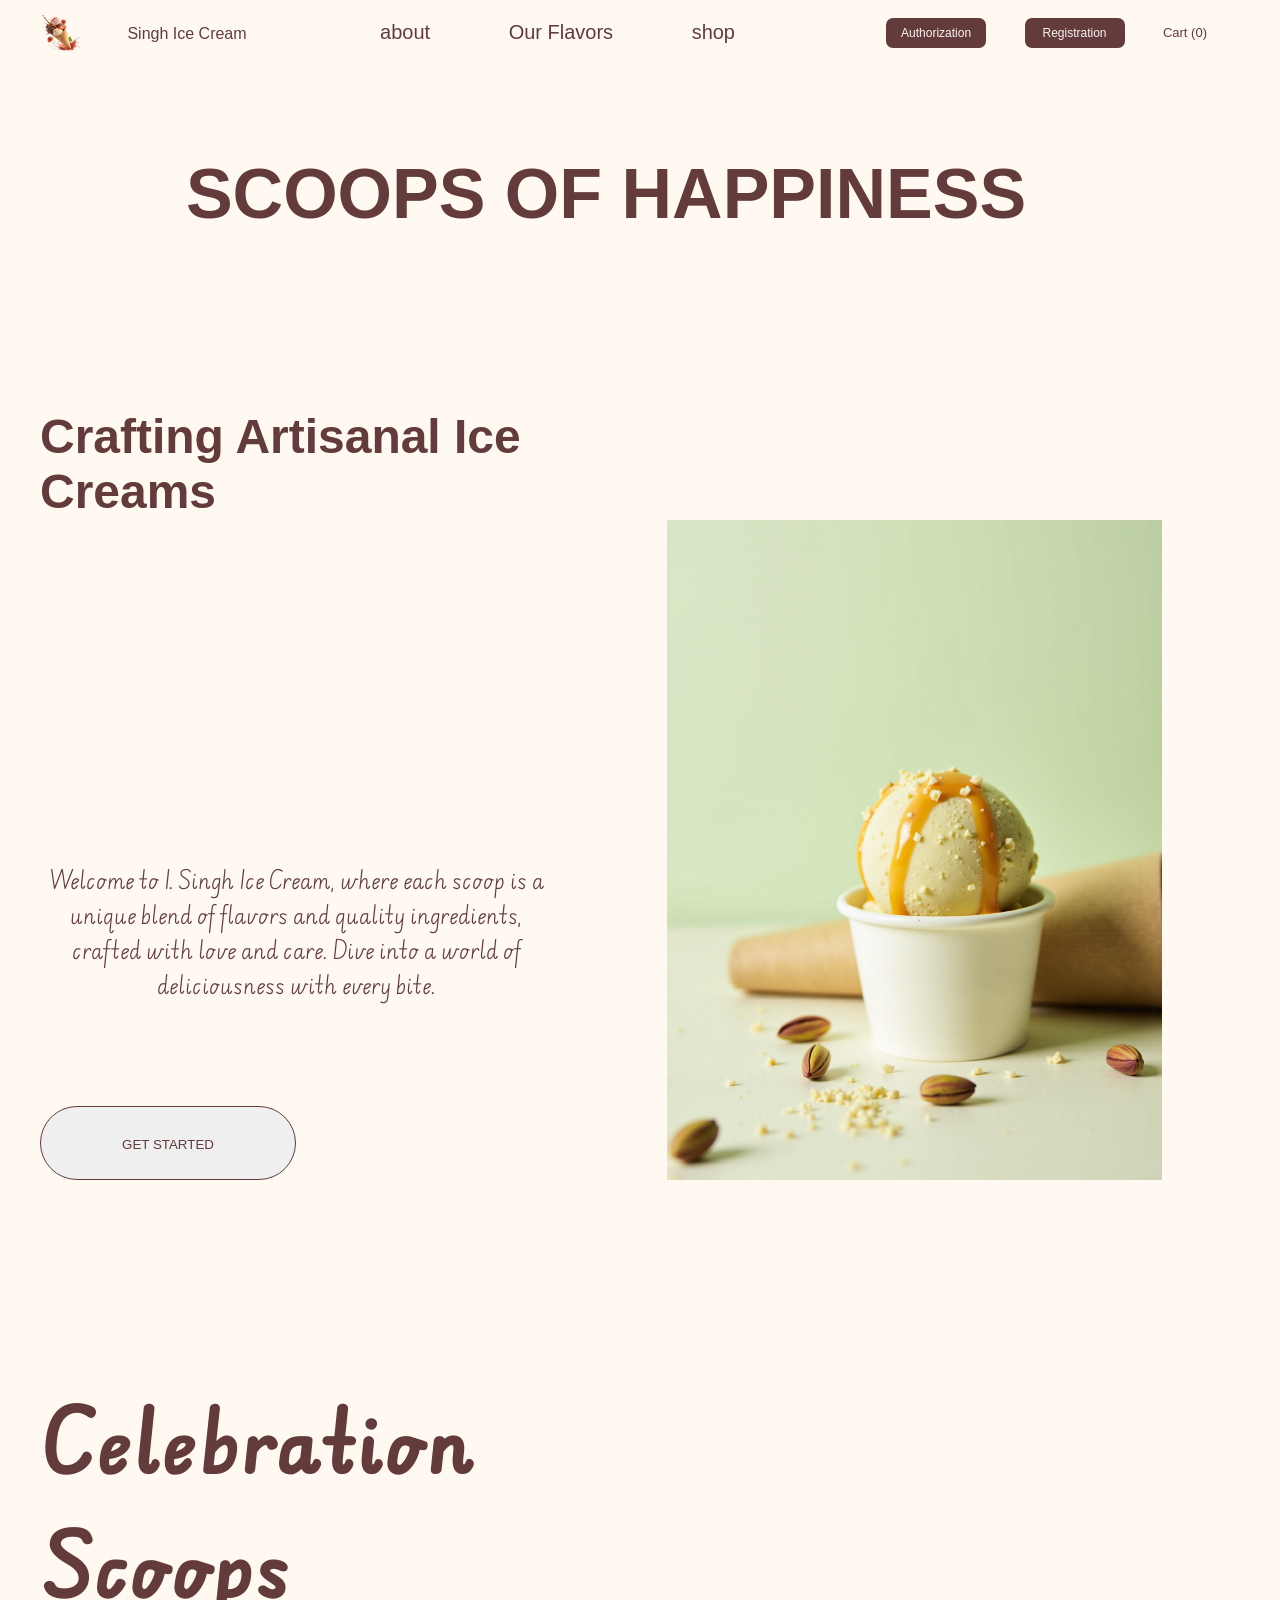
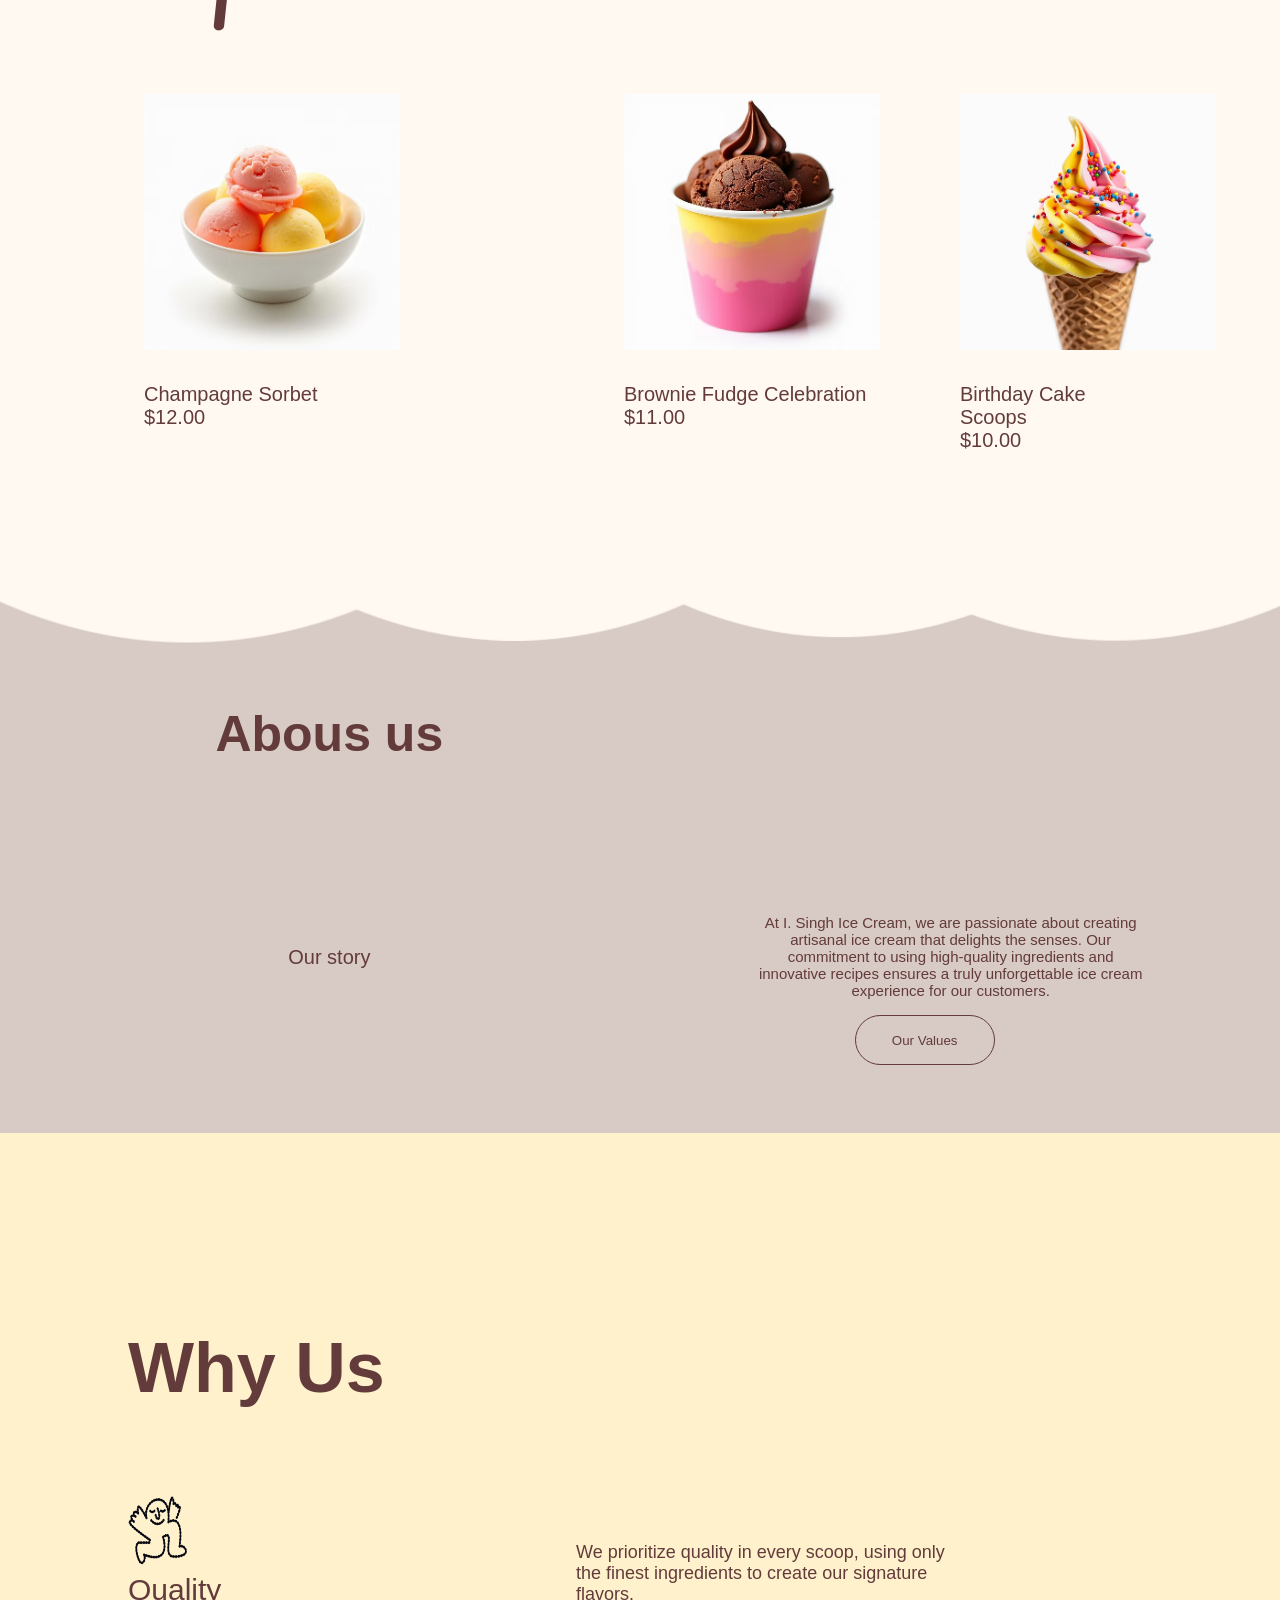
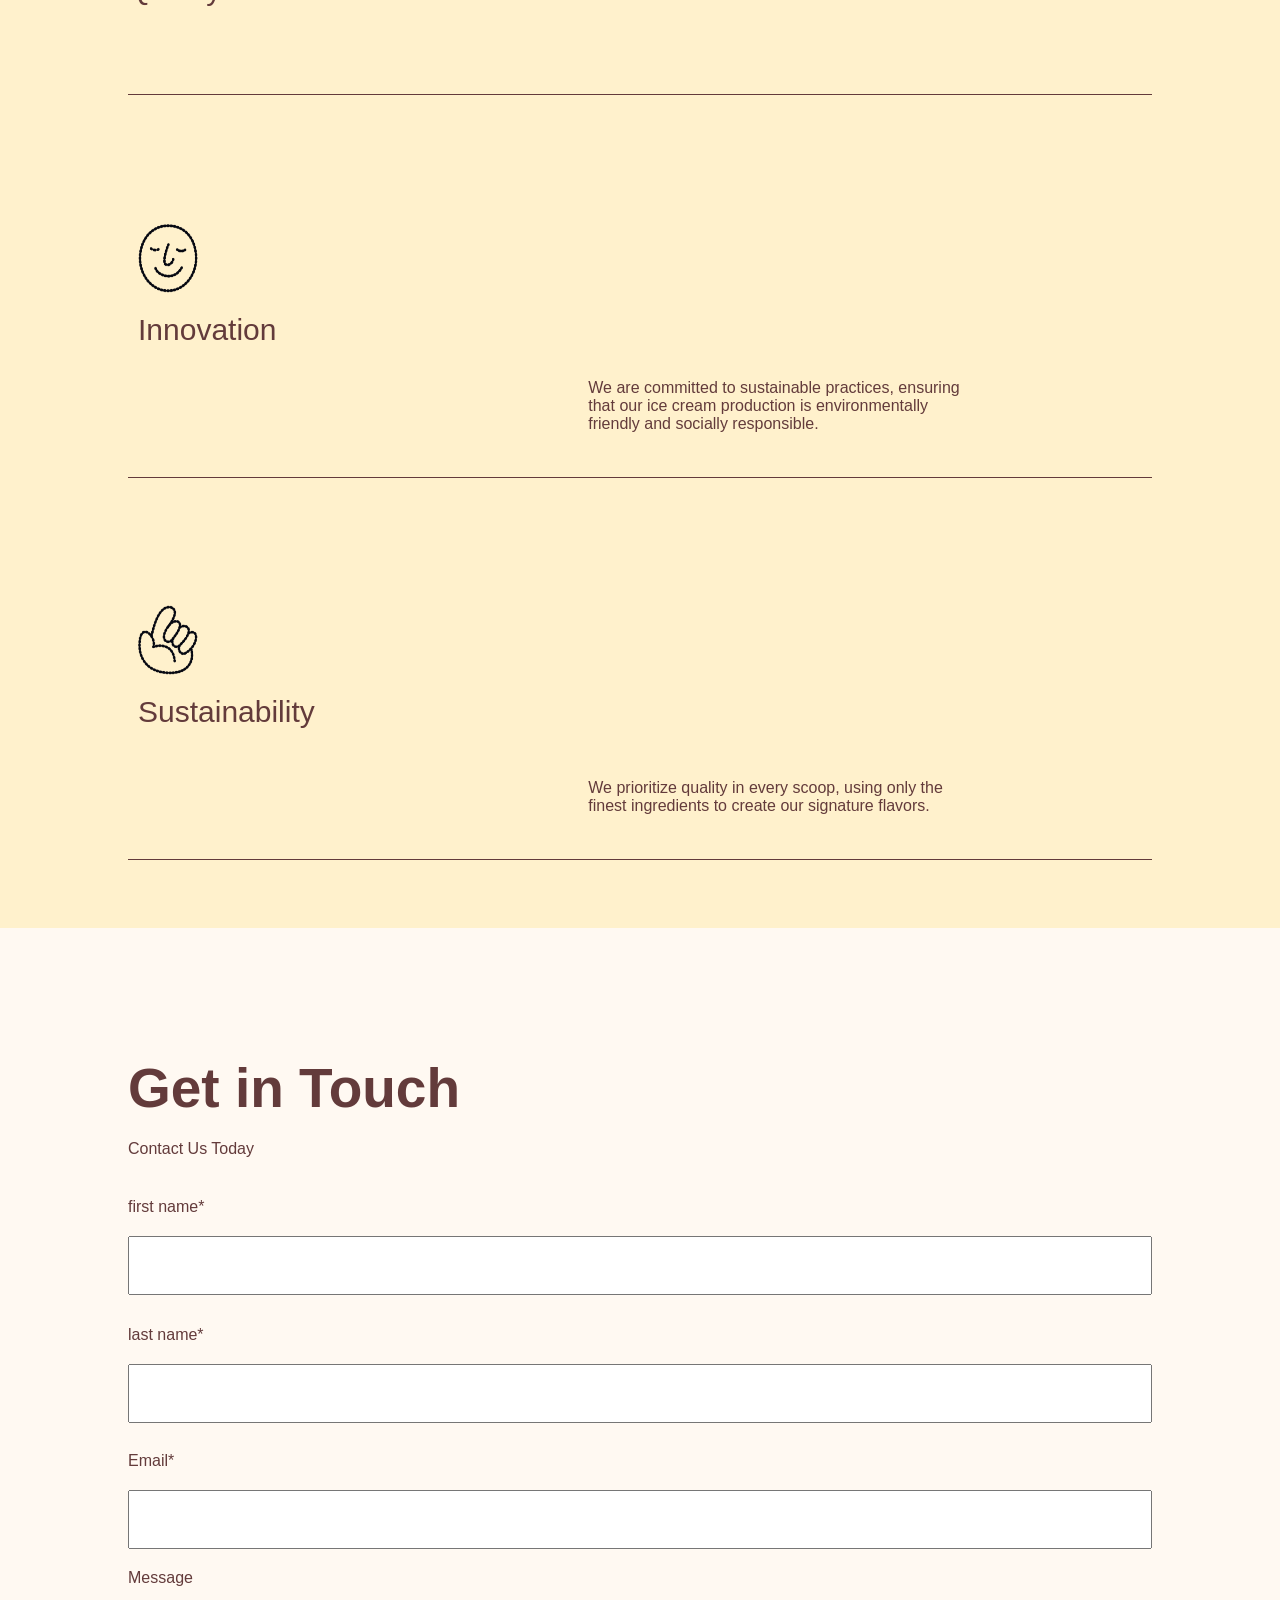
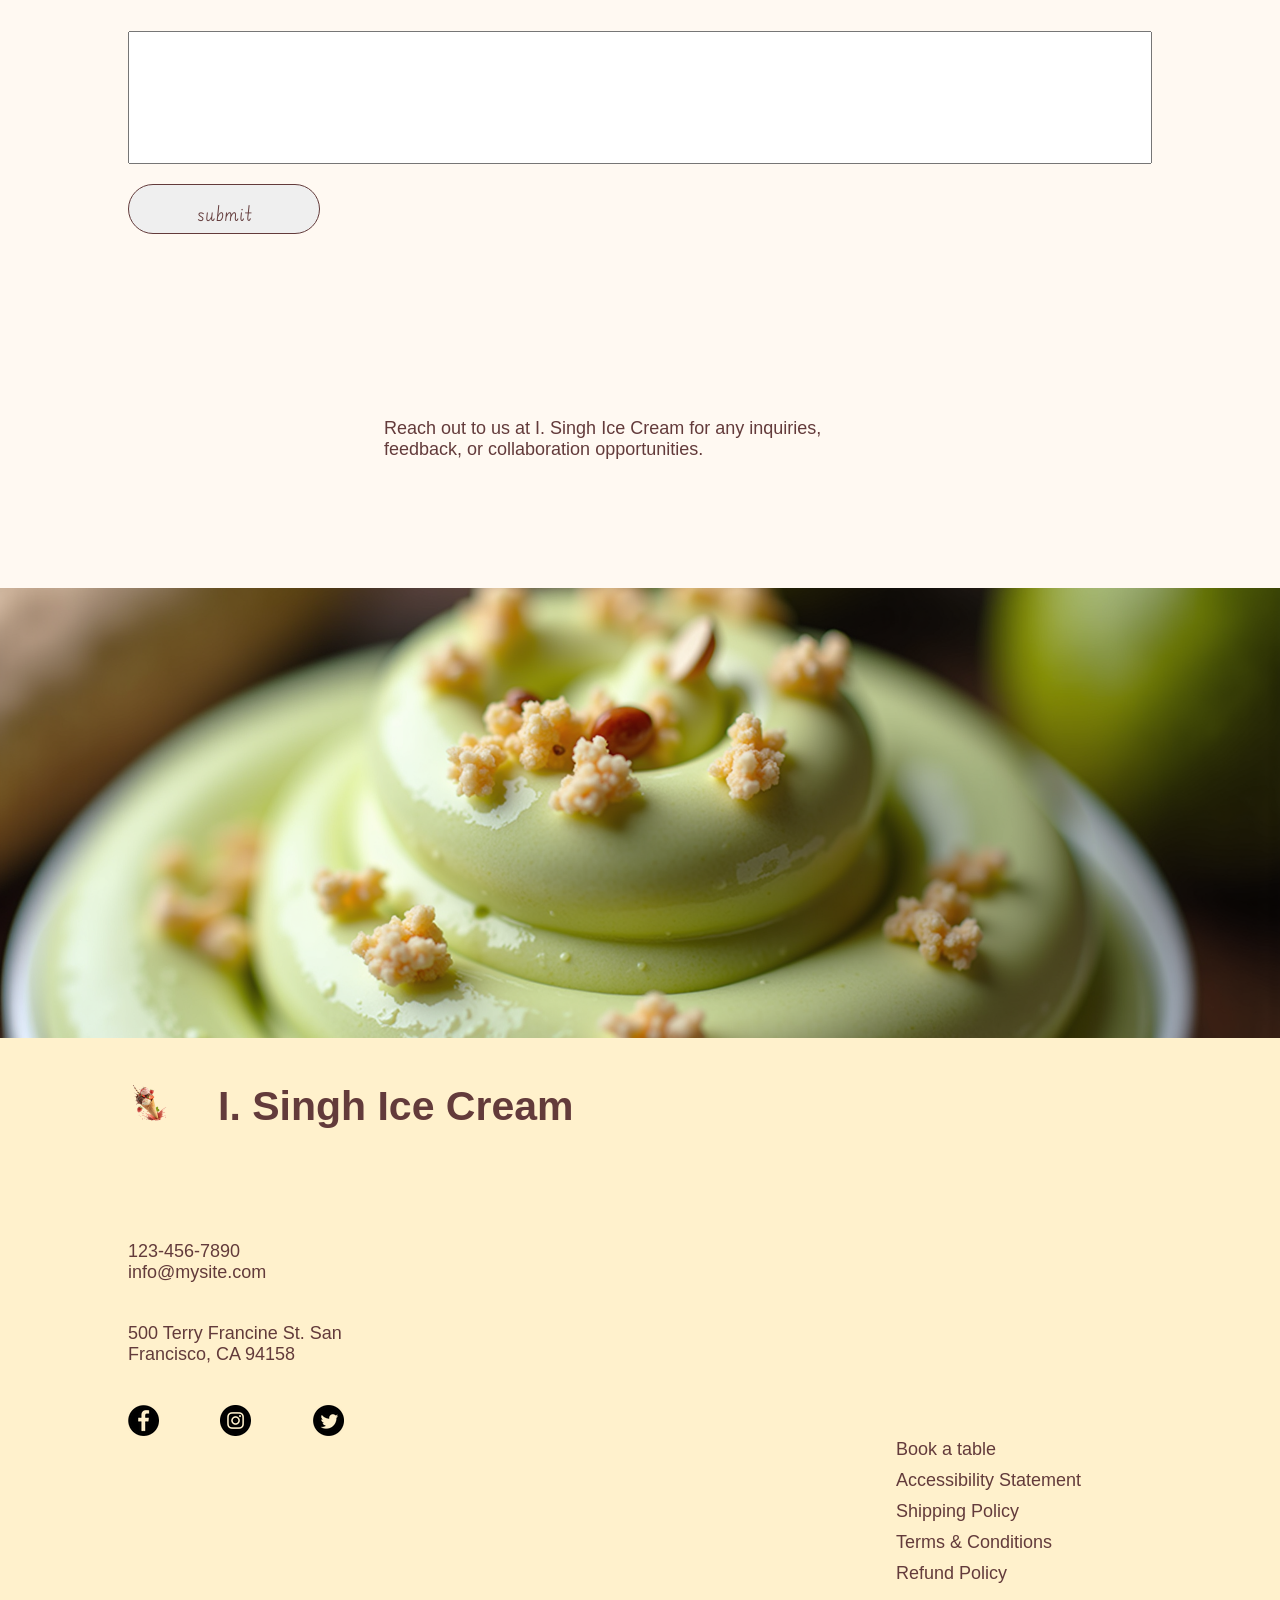
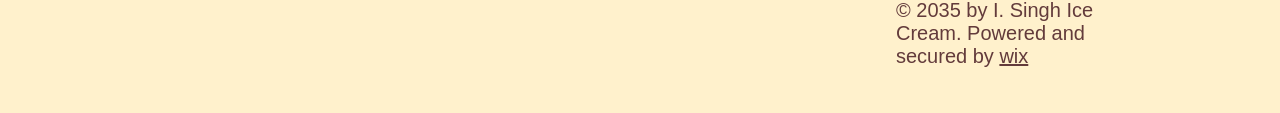
==== index.html @ 842267fe "ice cream" ====
<!DOCTYPE html>
<html lang="en">
<head>
    <meta charset="UTF-8">
    <meta name="viewport" content="width=device-width, initial-scale=1.0">
    <meta name="robots" content="index,follow"/>
    <Meta name=”description”   content="sweet,ice cream"/>
    <Meta name="author"  content="natia kasaburi" />
    <Meta name =”keywords” content="delicious,Outstanding,ice cream"/>
    <Meta property="og:title" content="sweet ice cream"/>
    <Meta property="og:description" content="ice cream"/>
    <Meta property="og:type" content="website"/>
    <title>ice cream</title>
    <link rel="stylesheet" href="./sweet.css">
    <link rel="icon" href="./ice.html/favicon.ico"/>
    <link rel="stylesheet" href="https://cdnjs.cloudflare.com/ajax/libs/font-awesome/6.7.2/css/all.min.css" integrity="sha512-Evv84Mr4kqVGRNSgIGL/F/aIDqQb7xQ2vcrdIwxfjThSH8CSR7PBEakCr51Ck+w+/U6swU2Im1vVX0SVk9ABhg==" crossorigin="anonymous" referrerpolicy="no-referrer" />
</head>
<body>
    <div>
        <header class="header">    
            <nav>
                <img src="./ice.html/iceee.png" alt="icon" class="icon">
                <p class="tex">Singh Ice Cream</p>
                <div class="li">
                    <ul class="ul">
                        <li><a href="./about.html">about</a>  </li> 
                        <li><a href="./our-flavors.html">Our Flavors</a></li>
                        <li><a href="./shop.html">shop</a></li>
                    </ul>
                </div>
                <div class="login1">
                    <div class="login">
                        <button type="button" id="btnLogin"> Authorization</button>
                        <button type="button" id="btnRegister">Registration</button>
                        <a href="#" class="cart">Cart (0)</a>
                    </div>
                    <div id="authPopup">
                        <div class="popuoauth">
                            <div id="authContent">
                            </div>
                            <div class="close">
                                <button type="button" id="btnClose">close</button>
                            </div>
                        </div>
                    </div>
                </div>
            </nav>
            <div class="burgerbar">
                <a href="./menu1.html">
                    <svg xmlns="http://www.w3.org/2000/svg"  class="burger"  viewBox="0 0 448 512" ><!--!Font Awesome Free 6.7.2 by @fontawesome - https://fontawesome.com License - https://fontawesome.com/license/free Copyright 2025 Fonticons, Inc.--><path fill="#743806"  d="M0 96C0 78.3 14.3 64 32 64l384 0c17.7 0 32 14.3 32 32s-14.3 32-32 32L32 128C14.3 128 0 113.7 0 96zM0 256c0-17.7 14.3-32 32-32l384 0c17.7 0 32 14.3 32 32s-14.3 32-32 32L32 288c-17.7 0-32-14.3-32-32zM448 416c0 17.7-14.3 32-32 32L32 448c-17.7 0-32-14.3-32-32s14.3-32 32-32l384 0c17.7 0 32 14.3 32 32z"></path>
                    </svg>
                </a>
            </div>
        </header>
            <main>
                <h1>SCOOPS OF HAPPINESS</h1>
                <div class="content">
                    <div class="content1">
                        <h3>Crafting Artisanal Ice Creams</h3>
                        <p class="welcome">Welcome to I. Singh Ice Cream, where each scoop is a unique blend of flavors and quality ingredients,
                             crafted with love and care. Dive into a world of deliciousness with every bite.</p>
                         <button class="getstarted"> <a href="./cacke.html">GET STARTED</a> </button>
                    </div>
                    <img src="./ice.html/ice cream.png" alt="ice cream"  class="ice" >
                </div>
                <section>
                    <h2 class="h2">Celebration Scoops</h2>
                    <div class="content-3">
                        <div class="content3">
                            <div class="content4">
                                <img src="./ice.html/one.avif" alt="ice cream" class="icecream">
                                <p class="animeishen">Quick View</p>
                                <a href="#" class="box1">Champagne Sorbet </a>
                                <a href="#">$12.00</a>
                            </div>
                            <div class="content4">
                                <img src="./ice.html/two.avif" alt="ice cream"  class="icecream">
                                <p class="animeishen">  Quick View</p>
                                <a href="#" class="box1">Brownie Fudge  Celebration</a>
                                <a href="#">$11.00</a>
                            </div>
                        </div>
                        <div class="content5">
                            <img src="./ice.html/three.avif" alt="ice cream" class="icecream1">
                            <p class="animeishen"> Quick View</p>
                            <a href="#" class="box">Birthday Cake Scoops</a>
                            <a href="#">$10.00</a>
                        </div>
                    </div>
                    <div class="radio">
                        <form action class="radio1">
                            <input type="radio" class="radio2">
                            <input type="radio" class="radio2">
                            <input type="radio" class="radio2">
                        </form>
                    </div>       
                </section>
                <article>
                    <img src="./ice.html/888.png"  alt="desing" class="desing">
                    <div class="section">
                        <div class="about">
                            <h4 class="us"> Abous us </h4>
                            <p class="our">Our story</p>
                        </div> 
                        <div class="about1">
                            <p>At I. Singh Ice Cream, we are passionate about creating artisanal ice cream that delights the senses.
                                Our commitment to using high-quality ingredients and innovative recipes ensures
                                a truly unforgettable ice cream experience for our customers.
                            </p>
                            <button class="values"> <a href="./about.html">Our Values</a> </button>
                        </div>
                    </div>
                    <div class="home">
                        <div class="inboxs">
                            <div class="conteiner1">        
                                <h4> Why Us</h4>
                                <div class="conteiner-">
                                    <img src="./ice.html/two2.png" alt="men" class="smile">  
                                    <p> Quality </p>
                                </div>
                            </div>
                            <div class="conteiner-2">
                                <p>We prioritize quality in every scoop, using only the finest ingredients to create our signature flavors.</p>
                            </div>
                        </div>
                        <div class="conteiner-0">
                            <div class="conteiner-1">
                                <img src="./ice.html/three3.png" alt="photo" class="smile">
                                <p>Innovation</p>
                            </div>
                            <div class="conteiner">
                                <p>  We are committed to sustainable practices, ensuring that our ice cream production is environmentally friendly and socially responsible.      
                                </p>
                            </div>
                        </div>
                        <div class="conteiner-0 ">
                            <div class="conteiner-1">
                                <img src="./ice.html/one1.png" alt="icon" class="smile smile1">
                                <p> Sustainability</p>
                            </div>
                            <div class="conteiner" >
                                <p>We prioritize quality in every scoop, using only the finest ingredients to create our signature flavors.</p>
                            </div>
                        </div>
                </article>
                <aside>
                    <div class="input">
                        <div class="get">
                            <h5>Get in Touch</h5>
                            <p>Contact Us Today</p>  
                            <div class="registre">
                                <form action class="name">
                                    <label for="name" class="name1">first name*</label>
                                    <input type="name" id="name" name="name" required>
                                </form>
                                <form action class="lastname">
                                    <label for="lastname" class="lastname1"> last name*</label>
                                    <input type="name" id="lastname" name="lastname" required>
                                </form>
                            </div>
                            <div class="registre1"> 
                                <form action class="mail">
                                    <label for="email" class="email">Email*</label>
                                    <input type="email" id="email" name="email" required>
                                </form>
                            </div>
                            <div>  
                                <form action class="checkbox">
                                    <label for="text" class="checkbox1">Message</label>
                                    <input type="text" id="text" name="text" required>
                                    <button type="submit" name="submit"  required  class="submit" >submit</button>
                                </form> 
                            </div>
                        </div>
                        <div class="text1">
                            <p>                              
                                Reach out to us at I. Singh Ice Cream for any inquiries, feedback, or collaboration opportunities.
                            </p>
                        </div>
                    </div>
                    <div>
                        <img src="./ice.html/ice.png" alt="ice" class="ice1">
                    </div>
                </aside>
            </main>
        <footer>
            <div class="information">
                <div class="information1">
                    <div class="Log">
                        <img src="./ice.html/iceee.png" alt="icon" class="icon1">
                        <h6>I. Singh Ice Cream</h6>
                    </div>
                    <div class="log1">
                        <div class="info">
                            <a href="tel:123-456-7890">123-456-7890</a>
                            <a href="mailinfo@mysite.com">info@mysite.com</a>    
                        </div>
                        <div class="info1">
                            <p>500 Terry Francine St. San </p>
                            <p>Francisco, CA 94158</p>
                        </div>
                        <ul class="info2">
                            <li>
                                <a href="https://www.facebook.com/" target="_blank">
                                    <img src="./ice.html/facebook.png">
                                </a>
                            </li>
                            <li>
                                <a href="https://www.instagram.com/" target="_blank">
                                    <img src="./ice.html/instagram.png">
                                </a>
                            </li>
                            <li>
                                <a href="https://www.instagram.com/" target="_blank">
                                    <img src="./ice.html/twiter.png" alt="twiter">
                                </a>
                            </li>
                        </ul>
                    </div>
                </div>
                <div class="information2">
                    <div class="href">
                        <a href="./book.html">Book a table</a>
                        <a href="./Accessibility Statement.html">Accessibility Statement</a>
                        <a href="./cards.html">Shipping Policy</a>
                        <a href="./cards.html">Terms & Conditions</a>
                        <a href="./Accessibility Statement.html">Refund Policy</a>
                    </div>
                    <div class="last1">
                        <p>© 2035 by I. Singh Ice Cream. Powered and secured by <span style=text-decoration:underline>wix</span>  </p>
                    </div>
                </div>
            </div>
        </footer>
    </div> 
    <script src="./index.js"></script>
</body>
</html>
---- sweet.css ----
*{
    margin: 0;
    padding: 0;
    list-style-type: none; 
    text-decoration: none;
    box-sizing: border-box; 
    color: rgb(99, 59, 59);
    font-family: sans-serif;

}


@font-face{
    font-family: font;
    src: url(./front.html/EduNSWACTHandPre-VariableFont_wght.ttf);
}
 header{
    display: flex;
    position: fixed;
    align-content: center;
    padding-top: 10px;
    background-color:rgb(255,249,242); 
    flex-direction: column;
    width: 100%;
    height: 20vh; 
    z-index: 4;
    flex-wrap: nowrap; 
 }  
 .header1{
    display: block;
 } 
main{
    background-color:rgb(255,249,242);

}

nav{
    display:flex;
    text-decoration: none;
    flex-direction: column;
    justify-content: space-around;
    font-family:font;
    flex-direction:row;  
    background-color:rgb(255,249,242);
    align-items: center;  
    height: 10vh;
    width: 100%;  

} 

 .icon{
    display: flex;
    position: relative;
    width: 45px;
    height: 40px; 
    left: 3%;
    flex-shrink: 0;
    

    
 }



.tex{
    display: block;
    position: relative; 
    top: 15px;
    height: 5vh;
    font-size: 16px;
    color: rgb(99, 59, 59);
} 
.li{
    display: block;
}

.ul{
    display: flex; 
    position: relative; 
    font-size: 20px;
    flex-direction: row;
    justify-content: space-evenly;
    align-items: flex-end;   
    height:5vh;  
    width: 40vw; 
    list-style: none;
}

a{
    text-decoration: none;
    color: rgb(99, 59, 59);
}
.login{
    display: flex;
    flex-direction:row;
    gap:10%; 
    font-size: 20px;
    width: 20vw; 
    align-items: flex-end;
    justify-content: flex-end;
}


















#authPopup{
  display:none; 
  position:fixed; 
  inset:0; 
  background:rgba(0,0,0,0.6); 
  justify-content:center; 
  align-items:center; 
  z-index:2;
  border: 2px solid rgb(51, 0, 255);
}





.popuoauth{
  background:#080808fd; 
  padding:20px; 
  border-radius:12px; 
  width:500px; 
  max-width:90vw; 
  max-height:90vh;
   overflow:auto;

}


#authContent{
  width:100%;
   height:400px
}



.close{
  display: flex;
  justify-content: flex-end;
  padding-right: 10%;
  height: 5vh;
  padding-top: 20px;
}

#btnClose{
  background-color:#206073 ;
  width: 10vw;
  height: 30px;
  color: aliceblue;
  border-radius: 7px;
  border: none;

}

#btnLogin{
   border-radius: 7px;
    color: #fbf4f4;
    border: none;
    background-color: rgb(99, 59, 59);;
    font-size: 12px;
    width: 100px;
    height: 30px;
}

   

#btnLogin:hover{
box-shadow: 0 0 15px 5px rgba(99, 59, 59, 0.478);;
background-color: rgba(99, 59, 59, 0.619); ;
}





.cart{
    font-size: 13px;
    width: 7vw;
}

#btnRegister{
   border-radius: 7px;
    color: #fbf4f4;
    border: none;
    background-color:  rgb(99, 59, 59);;
    width: 100px;
    height: 30px;
    font-size: 12px;

}

#btnRegister:hover{
  box-shadow: 0 0 15px 5px  rgba(99, 59, 59, 0.508);;
background-color:  rgba(99, 59, 59, 0.519);;
}




    .popup-overlay {
      display: none;
      position: fixed;
      inset: 0;
      background: rgba(0,0,0,0.6);
      justify-content: center;
      align-items: center;
      z-index: 9999;
    }
    .popup-content {
      background: #fff;
      width: 90%;
      max-width: 600px;
      height: 500px;
      border-radius: 10px;
      overflow: hidden;
      position: relative;
      display: flex;
      flex-direction: column;
    }
    .popup-header {
      padding: 10px;
      text-align: center;
      font-weight: bold;
      border-bottom: 1px solid #ddd;
    }
    .popup-buttons {
      display: flex;
      justify-content: center;
      gap: 10px;
      padding: 10px;
      border-bottom: 1px solid #ddd;
    }
    .popup-buttons button {
      padding: 5px 10px;
      cursor: pointer;
    }
    .popup-close {
      position: absolute;
      top: 10px;
      right: 10px;
      border: none;
      background: red;
      color: white;
      font-size: 16px;
      border-radius: 5px;
      cursor: pointer;
    }
    .popup-frame {
      flex: 1;
      border: none;
      width: 100%;
    }








.login{
    display: flex;
    align-items: center;

  
}





.login1{
    display: block;
    gap: 5px;

} 

 .foto{
    display: block;
    position: relative;
    top: 10px;
    background-color:rgb(255,249,242); 
    height: 40px;
    width: 40px;
    border-radius: 50%;
    
}
.burgerbar{
    display: flex;
    justify-content: flex-end; 
    z-index: 2; 
    margin-bottom: 50px; 
    width: 95vw;
    height: 10vh;

}
.burger{
    display: none;  
    width: 10vw;
    height: 10vh;
       
}

h1{
    margin-left: 30px; 
    text-align: center;
    font-size: 115px;
    height: 40vh;
    width: 95vw;
    color: rgb(99, 59, 59);
    padding-top: 5%; 
}
.content{
    display: flex;
    width: 95vw;
    height: 100vh; 
    flex-direction: row;
    justify-content: flex-start;
    align-items: flex-start;
    gap:10%; 
}   

.content1{
    display: flex;
    flex-direction: column;
    justify-content: space-evenly;
    align-items: flex-start;
    margin-left: 40px; 
    width: 40vw;
    height: 100vh;
    color: rgb(99, 59, 59);
    font-family: font;
    font-size: 41px;
}


.ice{
    display: flex;
    object-fit: cover;
    width: 40vw;
    height: 100vh;
} 

.welcome{
    display: inline-block;
    margin-bottom: 20%;
    font-size: 20px;
    text-align: center;
    font-family: font;
    animation: moveup 90s infinite ease-in-out;
}
@keyframes moveup {
    0%{
        transform: translateY(0);
        opacity: 0;
    }
    10%{
        transform: translateY(0);
        opacity: 1;
    }
    100%{
        transform: translateY(0);
        opacity: 1;
    }
    
}
h3{
    position: relative;
    bottom: 7%;
    width: 30vw;
    height: 55vh;
}

.getstarted{
    font-family: font;
    color:rgb(99, 59, 59);
    border: 1px solid rgb(99, 59, 59) ;
    border-radius: 50px;
    width: 10vw;
    height: 8vh;    
}    




h2{
    display: flex;
    justify-content: space-evenly;
    align-items: flex-end;
    height: 20vh;
    width: 50vw;
    font-size: 70px;
    color:rgb(99, 59, 59);
    font-family:font;
} 



.content3{
    display: flex;
    flex-direction: row;
    justify-content: space-around; 
    grid-template-columns: repeat(3,1fr); 
    color: rgb(99, 59, 59);
    width: 50vw;
    height: 50vh;
}  

.content-3{
    display: flex;
    flex-direction: row;
    justify-content: space-evenly; 
    width: 90%;
    height: 60vh;
}
 .content4{
    display: flex;
    flex-direction: column;
    justify-content: flex-start;
    font-size: 16px;
    font-family: font; 
    text-decoration: none;
    width: 15vw;
    height: 50vh;
    font-size: 20px;
    
} 

.content5{
    display: flex;
    flex-direction: column; 
    justify-content: flex-start; 
    font-size: 16px;
    font-family: font; 
    text-decoration: none;
    width: 15vw;
    height: 50vh;
    font-size: 20px; 
} 




.icecream{
    object-fit: cover;
    width: 20vw;
}
.icecream1{
    object-fit: cover;
    width: 20vw;
}

.radio{
    display: none;
    width: 100%;
}

.radio1{
    display: flex;
    justify-content: center;
    accent-color: rgb(99, 59, 59);
    
}




.animeishen{
    margin-bottom: 10px;
    width: 25vw;
    height: 20vh;
    color: rgb(99, 59, 59);
    background-color: rgba(240, 248, 255, 0.593);
    text-align: center;
    animation: transform top 0.5s ease ;
    opacity: 0;
    transform:translateY(100%);
    
}
 .animeishen:hover {
    animation: transform 0.6s ease forwards;
} 

 @keyframes transform {
    0%{
        transform: translateY(100%);
        opacity: 0;
    }
    
    100%{
        transform: translateY(0);
        opacity: 1;
        background-color: rgba(255, 255, 255, 0.686);
    }   
}


.box1{
    display: flex;
    flex-direction: column;
    width: 20vw;
    height: 10vh;
}










.section{
    display: flex;
    flex-direction: row;
    flex-wrap: wrap;
    background-color:rgb(216,202,196);
    justify-content: space-evenly;
    align-items: center;
    width: 100%;
    height: 60vh;
    font-size: 30px;
    color: rgb(99, 59, 59);
    font-family:font;
    animation: section 3s infinite ease-in-out;
}



.desing{
    position: relative;
    top: 10px;
    width: 100%;
    background-color: rgb(216,202,196); 
    height: 20vh;
}
  
.about{
    display: flex;
    flex-direction: column;
    align-items: center;
    justify-content:flex-end;
    margin-right: 100px; 
    width: 20vw;
    height: 10vh;
    animation: about 90s infinite ease-in-out;
    
}
@keyframes about {
    0%{
        transform: translateY(0);
        opacity: 0;
    }
    5%{
        transform: translateY(0);
        opacity: 1;
    }
    100%{
        transform: translateY(0);
        opacity: 1;
        animation-play-state: paused; 
       
    }
}


.about1{
    display: flex;
    flex-direction: column;
    justify-content: center;
    font-family: font;
    font-size: 15px;
    gap: 16px; 
    width: 30vw;
    height: 40vh; 
    text-align: center;
    animation: moveup 90s infinite ease-in-out;
}
@keyframes moveup {
    0%{
        transform: translateY(0);
        opacity: 0;
    }
    10%{
        transform: translateY(-30px);
        opacity: 1;
        
    }
    100%{
        transform: translateY(0);
        opacity: 1;
    }
}



.us{

    font-size:70px;
    background-color: rgb(216,202,196);  
  
} 
.our{
   
    font-size: 18px;
}
.values{
    border-radius: 50px;
    border: 1px solid rgb(99, 59, 59) ;
    height: 50px;  
    width: 140px;
    background-color:rgb(216,202,196);  
}       
button:hover{
    background-color:rgb(255,211,251);
}

.home{
    display: flex;
    flex-direction: column;
    justify-content: space-evenly;
    align-items: center;
    background-color: rgb(255, 241, 204);
    width: 100%;
    height: 155vh !important;
    
}



.inboxs{
    display:flex;
    flex-direction: row;
    align-items: flex-start; 
    background-color:rgb(255, 241, 204); 
    border-bottom: 1px solid rgb(99, 59, 59); 
    width: 80vw;
    height: 55vh;
    animation: conteiner 90s infinite ease-in-out;
}
@keyframes conteiner {
    0%{
        transform: translateY(0);
        opacity: 0;
    }
    10%{
        transform: translateY(-3px);
        opacity: 1;
    }
    100%{
        transform: translateY(0px);
        opacity: 1;
    }
}






 
.conteiner{
    display:flex;
    flex-direction: row;
    align-items: flex-end; 
    margin-right: 40%; 
    background-color:rgb(255, 241, 204); 
    width: 35vw;
    height: 30vh;
    animation: conteiner 90s infinite ease-in-out;
}
@keyframes conteiner {
    0%{
        transform: translateY(0);
        opacity: 0;
    }
    10%{
        transform: translateY(-3px);
        opacity: 1;
    }
    100%{
        transform: translateY(0px);
        opacity: 1;
    }
}


.conteiner1{
    display: flex;
    flex-direction: column;
    align-items: flex-start;
    padding-top: 40px;
    justify-content: space-evenly;
    font-family: font;
    font-size: 30px;
    color:rgb(99, 59, 59);
    width: 35vw;
    height: 55vh;

  
}
.men{
    width: 70px;
    height: 60px;

   
}
h4{
    font-size: 70px;
    
}
.conteiner-2{
    display: flex;
    align-items: flex-end;
    font-family: fonts;
    font-size: 18px;
    color: rgb(99, 59, 59);
    width: 20vw;
    height: 45vh;
}
.conteiner-0{
    display:flex;
    flex-direction: row;
    align-items: flex-start;  
    background-color:rgb(255, 241, 204); 
    border-bottom: 1px solid rgb(99, 59, 59);   
    width: 80vw;
    height: 35vh;
    animation: conteiner-0 90s infinite ease-in-out;
}
@keyframes conteiner-0 { 
    0%{
        transform: translateY(0);
        opacity: 0;
    }
    10%{
        transform: translateY(-5px);
        opacity: 1;
    }
    100%{
        transform: translateY(0);
        opacity: 1;
    }
}
.conteiner-1{
    display: flex;
    flex-direction: column;
    justify-content: flex-start; 
    padding-top: 50px;
    font-family: fonts;
    font-size: 30px;
    color: rgb(99, 59, 59);
    gap:20px; 
    width: 85vw;
    height: 95vh; 

} 

.smile{
    width: 60px;
    height: 70px;
    color: rgb(99, 59, 59);
}


 aside{
    flex-wrap: wrap;
 }    

.input{
    display: flex;
    flex-direction: row;
    flex-wrap: wrap;
    width: 100%;
    height: 100vh;
    justify-content: space-evenly;
    margin-top: 5%;
    
}
.get{
    display: flex;
    flex-direction: column;
    align-content: flex-start; 
    font-family: font;
    width: 50%;
    gap:20px;
    height: 100vh;
    color: rgb(99, 59, 59);
    font-size: 16px;
   
}

h5{
    font-size: 55px;
}

.registre{
    display: flex;
    flex-direction: row;
    font-family: fonts;
    padding-top: 100px;  
    width: 100%;
    height: 30vh;
    gap:50px;
   
}
.name{
    display: grid;
    color: rgb(99, 59, 59);
    box-sizing: border-box;
    width: 16vw; 
    height: 13vh;
}
.name1{
    position: relative;
    top: 20px;

}  
   
    

.lastname{
    display: grid;
    box-sizing: border-box;
    width: 16vw; 
    height: 13vh;
}

.lastname1{
    position: relative;
    top:20px;
}

.mail{
    display: grid;
    color: rgb(99, 59, 59);
    box-sizing: border-box;
    width: 35vw; 
    height: 13vh;
    
}
.email{
    position: relative;
    top:20px;
}
.checkbox{
    display: grid;
    position: relative;
    bottom: 70px;
    box-sizing: border-box;
    width: 35vw; 
    height: 50vh;
}
.checkbox1{
    position: relative;
    top:70px; 
}
.submit{
    display: grid;
    margin-top:20px;
    padding-top: 15px;
    font-family: font;
    border: 1px solid rgb(99, 59, 59);
    color:rgb(99, 59, 59);
    font-size: 16px;
    box-sizing: border-box;
    border-radius: 40px;
    text-align: center;
    height: 50px;
    width: 150px;
}
.submit:hover{
    color:rgb(255, 241, 204);
    background-color: rgb(99, 59, 59, 0.83);
}








.text1{
    width: 25%;
    color: rgb(99, 59, 59);
    font-size: 18px;
    font-family: font;
}


.ice1{
    display: block;
    object-fit:cover;
    width: 95vw;
    height: 110vh;
    margin-left: 30px;

}



footer{
  background-color: rgb(255,241,204);
}

.information{
    display: flex;
    flex-direction: row;
    font-family:"futura-lt-w01-book, sans-serif";
    justify-content: space-between;
    margin-left: 10%;
    width: 80%;
    height: 60vh !important;

}

.information1{
    display: flex;
    flex-direction: column;
    gap:20%; 
    padding-top: 90px;
}
.Log{
    display: flex;
    flex-direction: row;
    width: 30vw; 
    gap:50px;
  
}

 .info{
    display: flex;
    flex-direction: column;
    font-size: 18px;
    margin-bottom:40px;
 }
.icon1{
    width: 45px;
    height: 40px;
}

h6{
    font-size: 41px;
}
.info1{
    font-size: 18px;
     margin-bottom: 40px; 
}
.information2{
    display: flex;
    flex-direction: column;
    justify-content: center;
    width: 30vw;
    
    
}
.info2{
    display: flex;
    flex-direction: row;
    gap:8%;

}
.href{
    display: flex;
    flex-direction: column;
    font-family:font;
    justify-content: flex-end;
    font-size: 18px;
    margin-bottom: 15px;
    width: 20vw;
    height: 20vw;
    gap:10px;

}










 @media screen and (max-width: 1600px){

 h1{
    width: 90vw;
    height: 25vw;
    font-size: 70px;
}
h3{
    width: 50vw;
} 
.ice1{
    max-height: 70vw;
}
.information{
    flex-direction:row;
    justify-content: center;
    width: 80vw;
    height: 75vh !important; 
    font-size: 20px;
}
.Log{
    width: 60vw;
    margin-bottom: 30px; 
}
h6{
    width: 90vw;
   
}
.information1{
    width: 80vw;
    height: 40vh; 
 
} 
.info2{
    margin-top: 20px;
} 
.information2{
    justify-content: flex-end;
    height: 70vh;
    width: 40vw;
 }  
  
 
} 






@media screen and (min-width: 800px) and (max-width: 1300px){


.icon{
        position: relative;
        left: 10px;       
        
    }

.ul{
    align-items: center;
    max-width: 59vw;
}
.box{
    align-items: flex-end;

}

.login{
    width: 30vw;
    font-size: 16px;
   
}
    h1{
       font-size: 70px;
       width: 90vw;
       min-height: 25vh;
    }
    .content{
        margin-top: 50px; 
        min-height: 80vh;
        width: 90vw;
      
    }
    .content1{
        height: 80vh;
        width: 40vw; 
      
    }
    .ice{
        padding-top: 60px;
        height: 50vh !important;
        width: 40vw; 
        min-height: 80vh;
        margin: 0;
    }
    .getstarted{
        width: 20vw;
        height: 10vh;
        align-items: flex-end;
    
    }

    main{
        padding-top: 7%;

    }

    h2{
        padding-left: 40px;
       
    }


header{
    max-height: 10vh;
}
.login{
    display: flex;

}

    .content-3{
        flex-direction: row;
        justify-content: space-evenly;
        margin-top: 5%;
        height: 50vh;
    }
    .content3{
        max-height: 25vh;
        width: 90vw;
        margin-bottom: 30px; 
    }
    
    .content4{
        max-height: 25vh;
    }
    .content5{
        
        max-height: 25vh;

    } 

 h2{
    height: 30vh;

 }

    .desing{
        height: 10vh;
    }
    .values{
        margin-left: 25%;
        
    }
    .section{
        align-items: center;
        height: 55vh;
    }
.about{
    flex-direction: column;
    height: 40vh; 
    width: 30vw;
    justify-content: space-between; 
}
.our{
    font-size: 20px;
    margin-bottom: 25%;
}
.us{
    font-size: 50px;
}

.about1{
    justify-content: flex-end;
}



     .home{
        min-height: 90vh !important;
        flex-direction: column;
    }

    .conteiner-1{
        margin: 10px;
        padding-bottom: 50px;
        min-height: 10vh;
       
    }
    .conteiner1{
       min-height: 20vh !important;
        
    }
     .conteiner{
        position: relative;
        left: 22%; 
        max-height: 35vh;
        width: 150vw !important;
       
    } 
    .inboxs{
        min-height: 35vh !important;
    }
    .conteiner-0{
        min-height: 25vh !important;
        
        
    }
    .conteiner-2{
        min-height: 25vh;
        width: 30vw;
        padding-top: 80px;
    }
   
     .ice1{
        height: 60vh;
        width: 90vw;
        margin: 10px;
        margin-left: 40px;
        
    } 
.input{
    margin: 0;
}

.get{
    align-items: flex-start;
    height: 50vh;
    width: 100vw;
    margin: 10%;
    
}


.registre{
    display: grid;
    margin: 0;
    padding: 0; 
    gap:5%;
    width: 80vw;
    grid-template-columns: repeat(2,1fr);
}



.name{
     grid-auto-columns: 80vw;
}
.lastname{
    grid-auto-columns: 80vw;
    grid-column: 1/2;
    grid-row: 2;
}
.mail{
     grid-auto-columns: 80vw;

}
.checkbox{
     grid-auto-columns: 80vw;
   
} 

.input{
    display:flex;
    width: 100vw;
    min-height: 140vh;
   
}

.submit{
    width: 15vw;

}

.text1{
    min-width: 40vw;
    align-content: center;
   
} 




 .ice1{
    display: flex;
    height: 50vh !important;
    width: 100%;
    margin-left:5px;
    margin: 0;
 }


.information{
    flex-direction:row;
    justify-content: center;
    width: 80vw;
    min-height: 65vh;
    font-size: 20px;
}
.Log{
    position: relative;
    bottom: 25%;
    width: 60vw;
    
}
h6{
    width: 90vw;
} 
 .information1{
    width: 80vw;
    height: 30vh; 
 
} 
.info2{
    margin-bottom: 20px;
}
    
.information2{
    justify-content: flex-end;
    margin-bottom: 5%;
    min-height: 20vh;
    width: 40vw;
 }    


}












@media screen and (min-width: 501px) and (max-width: 800px) {



   
   
    .main{
        height: 20vh;

     
        
    }  
    nav{
        width: 80%;  
        justify-content: space-evenly;
        align-items: center;
        gap:10%;
        min-height: 8vh;

    }
   header{
    display: flex;
    max-height: 10vh;
   }







.login1{
   display:flex !important;

 
}

#btnLogin{
    min-width:80px;
    min-height: 30px;
}

#btnRegister{
     min-width:80px;
    min-height: 30px;
   
}

.login{
    display: flex;
    align-items: center;
    min-width: 50vw;
    min-height: 8vh;
}



.cart{
    font-size: 16px;
    width: 15vw;
    min-height: 30px;
    padding-top: 20px;

}






    .burger{
        display: block;
        position: relative;
       bottom: 55px; 
        max-height: 7vh !important;
        
    }
    .ul{
        display: none;
        flex-direction: column;
        }
    .tex{
        display: none;
        }
    .login1{
        display: none;
        }
    .foto{
        display: none;
        }
    .icon{
     width: 50px;
     height: 40px; 
     margin-bottom:15px;   
   
    }

.cart{
    padding-bottom: 20px;
}


main{
    padding-top: 15%;
}
h1{
    font-size: 26px;
    height: 20vh;  
    width: 90vw;
}
  .content{
    flex-direction: column;
    align-items: center;
    gap:15px;
    min-height: 90vh;  
  } 

h3{
    font-size: 16px;
    width: 80vw;
    height: 15vh;
    margin-top: 5%;
    text-align: center;
   
  }
.content1{
    animation: none;
    align-items:flex-start; 
    font-size: 15px;
    min-height: 50vh;
    width: 80vw;
  }
  .getstarted{
    min-width: 30vw;
    min-height: 5vh;
  }
  .ice{
    width: 80%;
    min-height: 60vh;
  
  
    

  }
  .h2{
    align-items: flex-end;
    width: 50vw;
    padding-left: 20px;
    margin-top: 15%;
    min-height: 35vh;
    font-size: 40px;
    
  }
   .content-3{
    height: 45vh;
  
  } 
  .content3{
    gap:10px;
    max-height: 35vh;
    font-size: 17px;
  }
.welcome{
    animation: none;
    min-height: 20vh !important ;
    font-size: 16px;
    animation: none;
}
.radio1{
    margin: 5px;
} 
.ice{
    max-height: 50vh;
     
}

.content4{
   max-height: 40vh;

}
.content5{
        max-height: 40vh;
        width: 20vw;
    

}
.icecream{
    min-height: 20vh;
    margin: 5px; 
  
}
.icecream1{
    min-height: 20vh;
    margin: 5px; 
  
}




.getstarted{
    font-size: 12px;
    position: relative;
    bottom: 5%;
   
}
.desing{
    height: 10vh !important;
}
 




.home{
    min-height: 140vh;
    margin: 0;
}
.p{
    
    min-width: 70vw;

} 

.smile{
    width: 10vw;
}
.smile1{
    width: 14vw;
    padding-left: 15px;
}
.inboxs{
    min-height: 50vh;


}
.conteiner-2{
    min-height: 15vh;
    width: 40vw;
    padding-top: 20px;
   
  
}

.conteiner-{
    margin-bottom: 10%;
     
}
.conteiner-1{

    font-size: 20px;
    margin-left: 20px;
    min-height: 10vh;
   
}

.conteiner-0{
    gap:15%;
    min-height: 35vh !important;
} 
 
.conteiner{
    min-width: 50vw;
}

  

.section{
    display: flex;
    flex-direction: column;
    align-items: center;
    min-height: 55vh ;
    width: 100%; 
    animation: none !important;

} 

.about{
    display: flex;
    flex-direction: column;
    min-height: 10vh;
    width: 40vw;  

}
.us{
    font-size: 30px;
    height: 5vh;
    text-align: center;
 
   
} 
.about1{
    display: flex;
    align-items: center;
    width: 70vw;
    min-height: 30vh;
    font-size: 16px;
    animation: none;

}
.values{
    height: 5vh !important;
} 


.input{
    flex-direction: row;
    align-content: space-between;
    min-height: 120vh;
    width: 100vw;
   
}
.get{
    max-height: 20vh;
    width: 100vw;
    margin-left: 10%;
}

.registre{
    display: grid;
    margin: 0;
    padding: 0; 
    gap:5%;
    width: 80vw;
    grid-template-columns: repeat(2,1fr);
}


.name{
     grid-auto-columns: 80vw;
}
.lastname{
    min-height: 15vh;
    grid-auto-columns: 80vw;
    grid-column: 1/2;
    grid-row: 2;
}

.mail{
   grid-auto-columns: 80vw;
  
}


.checkbox{
     grid-auto-columns: 80vw;
   
} 

.checkbox1{
    min-height: 10vh;
}




.text1{
    size: 16px;
    width: 60vw;
    margin-bottom: 10%;

    
    

}
.submit{
    min-width: 10px !important;
    font-size: 16px;
   
}

.ice1{
    max-height: 40vh;
    width: 100%;
    margin:0;
}


.information{
    flex-direction: column;
    justify-content: space-around;
    min-height: 115vh;
    width: 70vw;
    font-size: 20px;
}
.information1{
    align-items: flex-start;
    width: 80vw;
    min-height: 20vh;
    padding-bottom: 75%;
} 

h6{
    min-width: 50vw;
    min-height: 17vh;
    font-size: 35px;

} 

.info2{
    position: relative;
    bottom: 10%;
}
.information2{
    width: 100%;
   min-height: 50vh;
   padding-bottom: 7%;
    
} 




}

 









@media screen and (max-width: 500px) {
   
 .ice{
    min-width: 96vw;
    padding: 0px;
    margin: 0;
    margin-right: 0px;

 }

.content{
    padding: 0;
    margin: 0;
}
    header{
        display: flex;
        flex-direction: row;
        max-height: 9vh;
        width: 100%;
        align-items: center;
       padding-right: 12px;
     
   
        
    }
    .main{
        height: 20vh;
    
     
        
    } 
    .cart{
        display: none !important;
    } 
    nav{
        min-width: 80vw; 
        max-height: 7vh;
       flex-direction: row;
        gap:12%;
    }
   
    .burger{
        display: block;
        position: relative;
        top: 20px; 
        min-height: 5vh;  
        
    } 
    .ul{
        display: none;
        flex-direction: column;
        }
    .tex{
        display: none;
        }
    .login1{
        display: none;
        }
    .foto{
        display: none;
        }
    .icon{
     width: 50px;
     height: 40px; 
     
   
    }

.cart{
    display: flex;
    justify-content: flex-end;
    min-width: 30vw;
    padding-bottom: 15%;  
    font-size: 20px;
}

main{
    padding-top: 25%;
}
   
    h1{
        font-size: 26px;
        height: 20vh;  
        width: 90vw;
    }
  .content{
    flex-direction: column;
    gap:15px;
    min-height: 115vh;  
  } 

h3{
    font-size: 16px;
    width: 80vw;
    height: 15vh;
    text-align: center;
   
  }
.content1{
    align-items: center;
    align-items: flex-start;
    font-size: 15px;
    height: 60vh; 
    width: 80vw;
  }
  .getstarted{
    min-width: 50vw;
    height: 5vh;
  }
  .ice{
    margin: 5px;
    width: 100%;
    height: 75vh;
  
  
    

  }
  .h2{
    align-items: flex-end;
    width: 50vw;
    padding-left: 20px;
    margin-top: 15%;
    min-height: 35vh;
    font-size: 40px;
    
  }
  .content-3{
    flex-direction: column;
    height: 75vh;
  }
  .content3{
    flex-direction: row;
    padding: 30px;
    height: 40vh ;
    gap:10%;
    justify-content: space-between;
    font-size: 17px;
  }
  .content4{
    height: 25vh !important; 
    width: 40vw;

  }
  .animeishen{
    display: none;
  }
  .radio{
    display: block;
    margin-top: 50px;
    padding-right: 20px;
  }
  .icecream{
    width: 40vw;
    height: 60vh;
  }
  .icecream1{
    width: 45vw;
    height: 25vh;
  }
  .content5{
    display: flex;
    align-items: flex-start;
    padding-left: 8%;
    font-size: 16px;
    justify-content: flex-end;
    width: 80vw;
    height: 40vh; 
  }
  .box1{
    font-size: 16px;
    width: 30vw;
  }
  .desing{
    height: 5vh; 
    width: 100%;
  }

 
.section{
    flex-direction: column;
    justify-items: space-evenly;
   justify-content: center;
    font-size: 16px;
    min-height: 65vh;
    width: 100%;

}




.about{
    display: flex;
    flex-direction: column;
    align-items: center;
    justify-content: center;
    padding-left: 20px;
    margin-left: 40px;
    min-height: 15vh;
    gap:50%;
    width: 50vw; 

}
.us{
    font-size: 30px;
    height: 5vh;
    text-align: center;
} 
.about1{
    display: flex;
    align-items: center;
    width: 70vw;
    min-height: 20vh;
    font-size: 16px;
    animation: none;
    
}

.values{
    height: 5vh !important;
}




 
.home{
    width: 100%;
    min-height: 130vh;
    flex-wrap: wrap;
    align-items: center;
}
.conteiner{
    align-items: center;
    width: 100%;
    flex-direction: column;
    margin: 0;
    text-align: center; 
    width: 80vw;


}
.inboxs{
    align-items: center;
    width: 100%;
    padding: 10px; 
    flex-direction: column;
    min-height: 45vh;
   
}

.men{
    margin-left: 20%;

}
h4{
    font-size: 40px;
    
}
.conteiner1{
    display: flex;
    align-items: center;
    padding-bottom: 50px;
    width: 80vw;
}

 .conteiner-2{
    position: relative;
    bottom:  10%;    
    text-align:center; 
    width: 80vw; 

}   

.conteiner-0{
    width: 100%;
    padding: 10px; 
    flex-direction: column;
    align-items: center;
    min-height: 45vh;
    margin: 0px; 
}


.conteiner-1{
    padding: 20px; 
    width: 100%;
    min-height: 25vh;
    align-items: center;

}


.smile{
    position: relative;
    left: 100px;
} 






aside{
    display: flex;
    flex-wrap: wrap;
    flex-direction: row;
    width: 100%;
    gap:20%;
    
}
.input{
    display:flex;
    flex-direction: row;
    align-content: space-between;
    min-height: 120vh;
    width: 100vw;
   
}
.get{
    max-height: 20px; 
    width: 100vw;
    margin-left: 10%;
}
.registre{
    display: grid;
    margin: 0;
    padding: 0;
    gap:5%;
    width: 80vw;
    grid-template-columns: repeat(2,1fr);

   
}
.name{
     grid-auto-columns: 80vw;
}
.lastname{
     grid-auto-columns: 80vw;
     grid-column: 1/2;
     grid-row: 2;
}
.mail{
     grid-auto-columns: 80vw;

}

.checkbox{
     grid-auto-columns: 80vw;
   
} 



.text1{
    padding-bottom: 5%;
    width: 80vw;
    align-content: center;
   
} 






.ice1{
    display: flex;
    padding: 0;
    margin:0px;
    height: 40vh;
    width: 100vw;
}

  
.information{
    flex-direction: column;
    justify-content: space-around;
    width: 70vw;
    min-height: 120vh;
    font-size: 20px;
}
.information1{
    width: 80vw;
    min-height: 20vh;
} 

h6{
    min-width: 60vw;
    min-height: 25px;
    font-size: 35px;

} 
.info2{
    position: relative;
    bottom: 5%;
}

.information2{
    width: 100%;
   min-height: 95vh;
   justify-content: flex-end;
    
}


.login1{
   display: flex;
}

#btnLogin{
    min-width:80px;
    min-height: 30px;
}

#btnRegister{
     min-width:80px;
    min-height: 30px;
   
}

.login{
    display: flex;
    align-items: center;
    margin-left: 10px;
    width: 60%;
    min-height: 8vh;
}
}
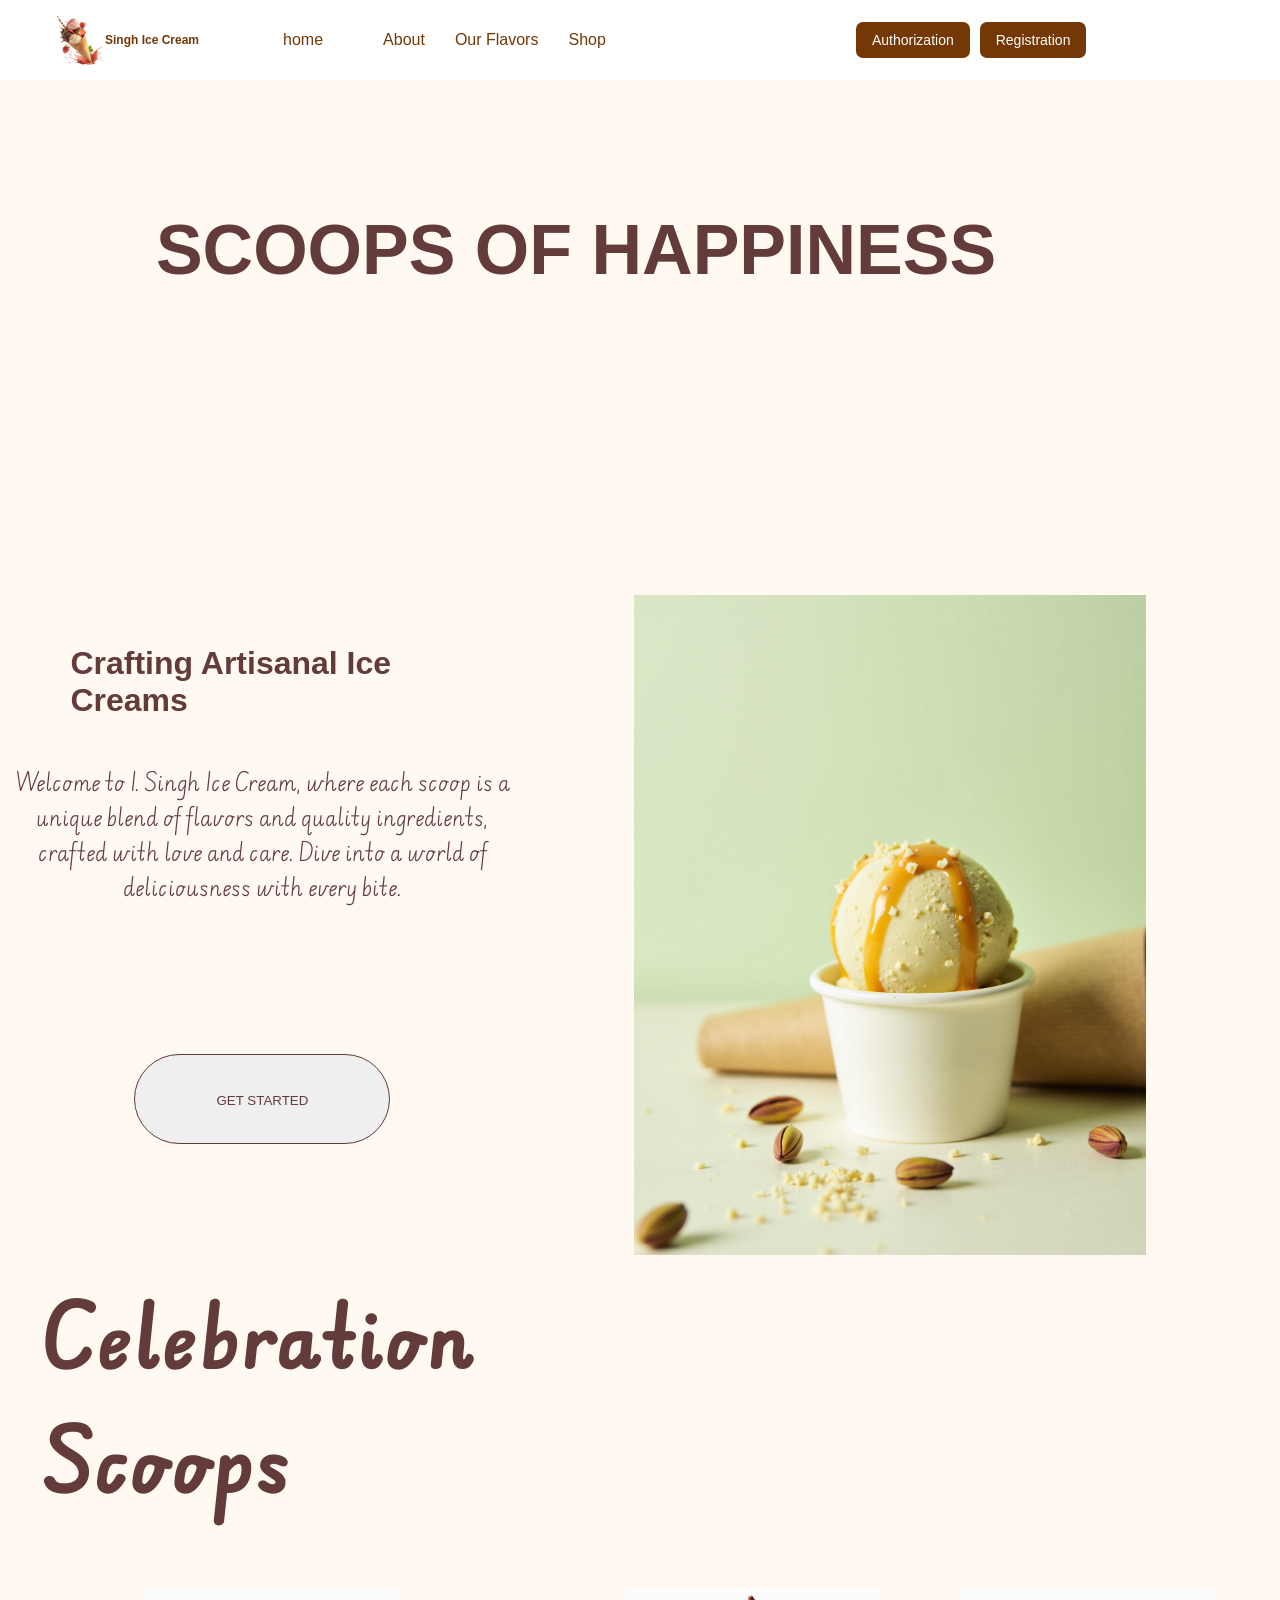
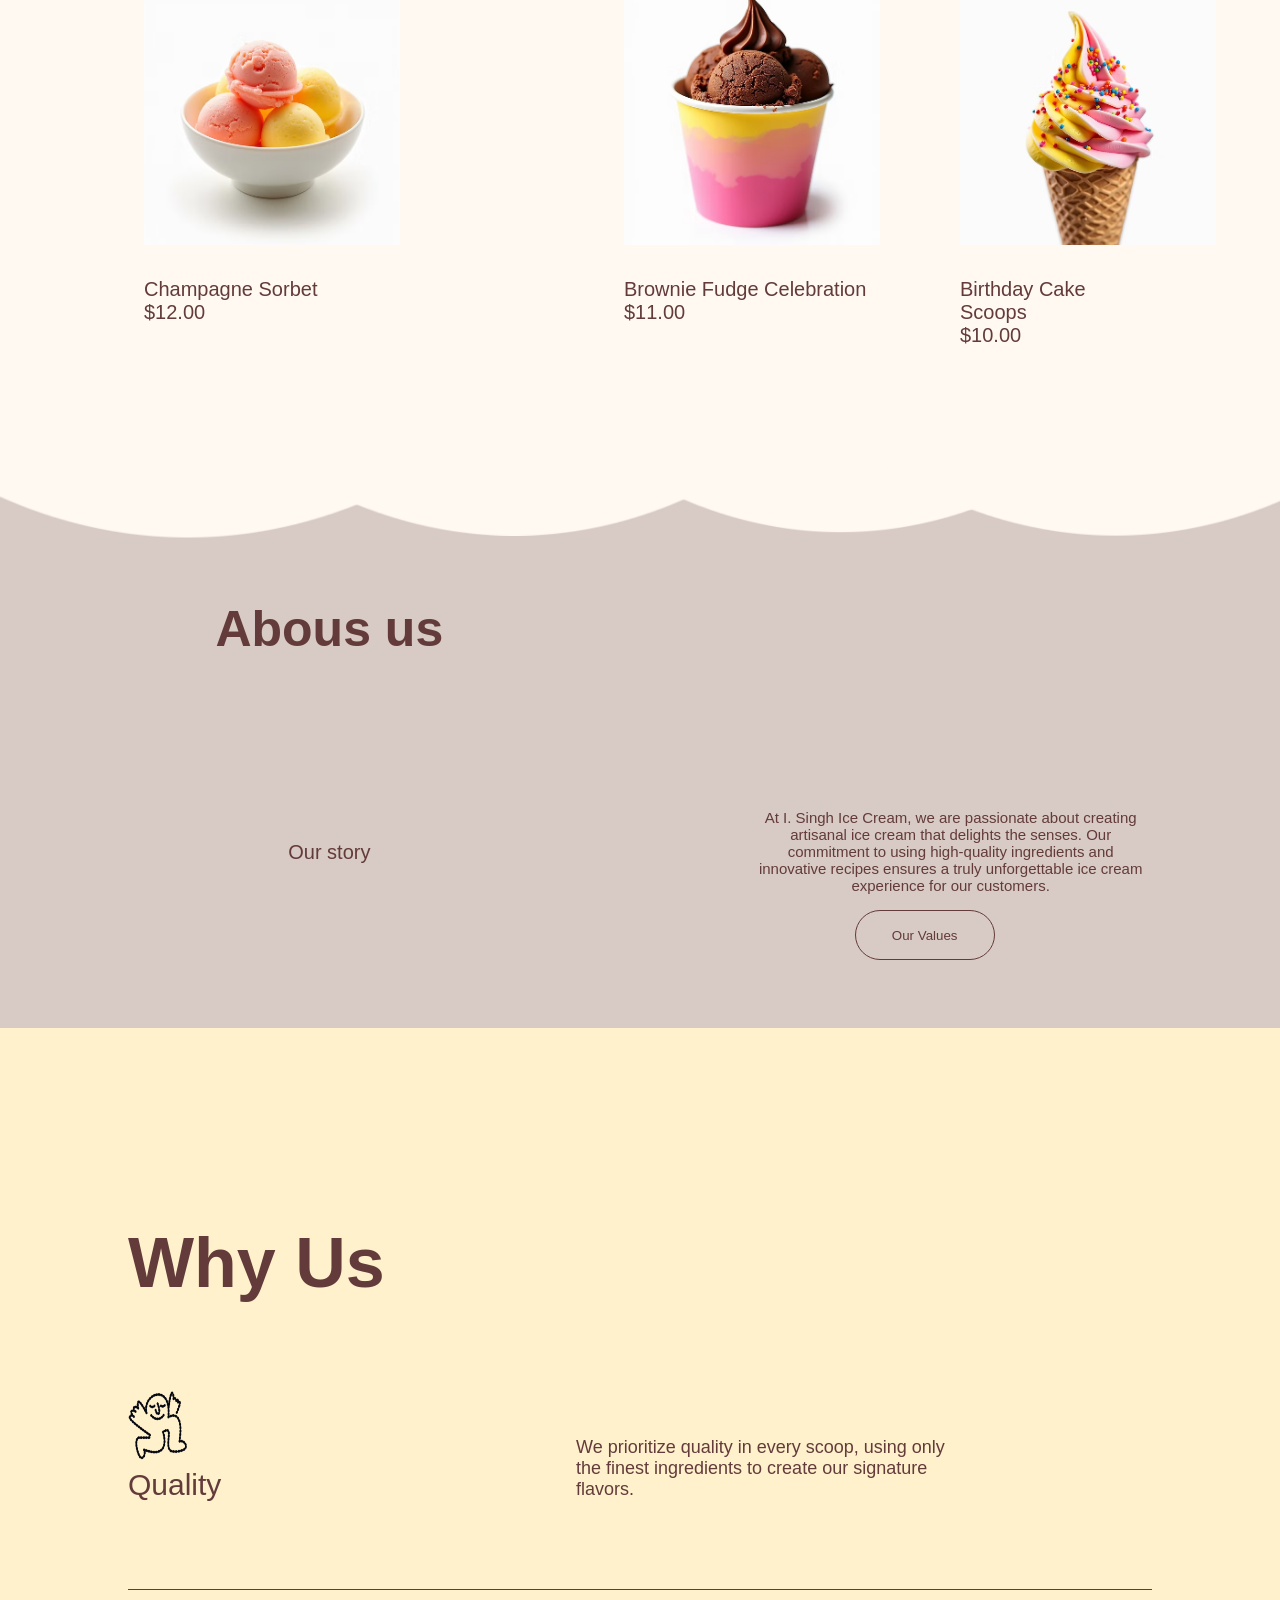
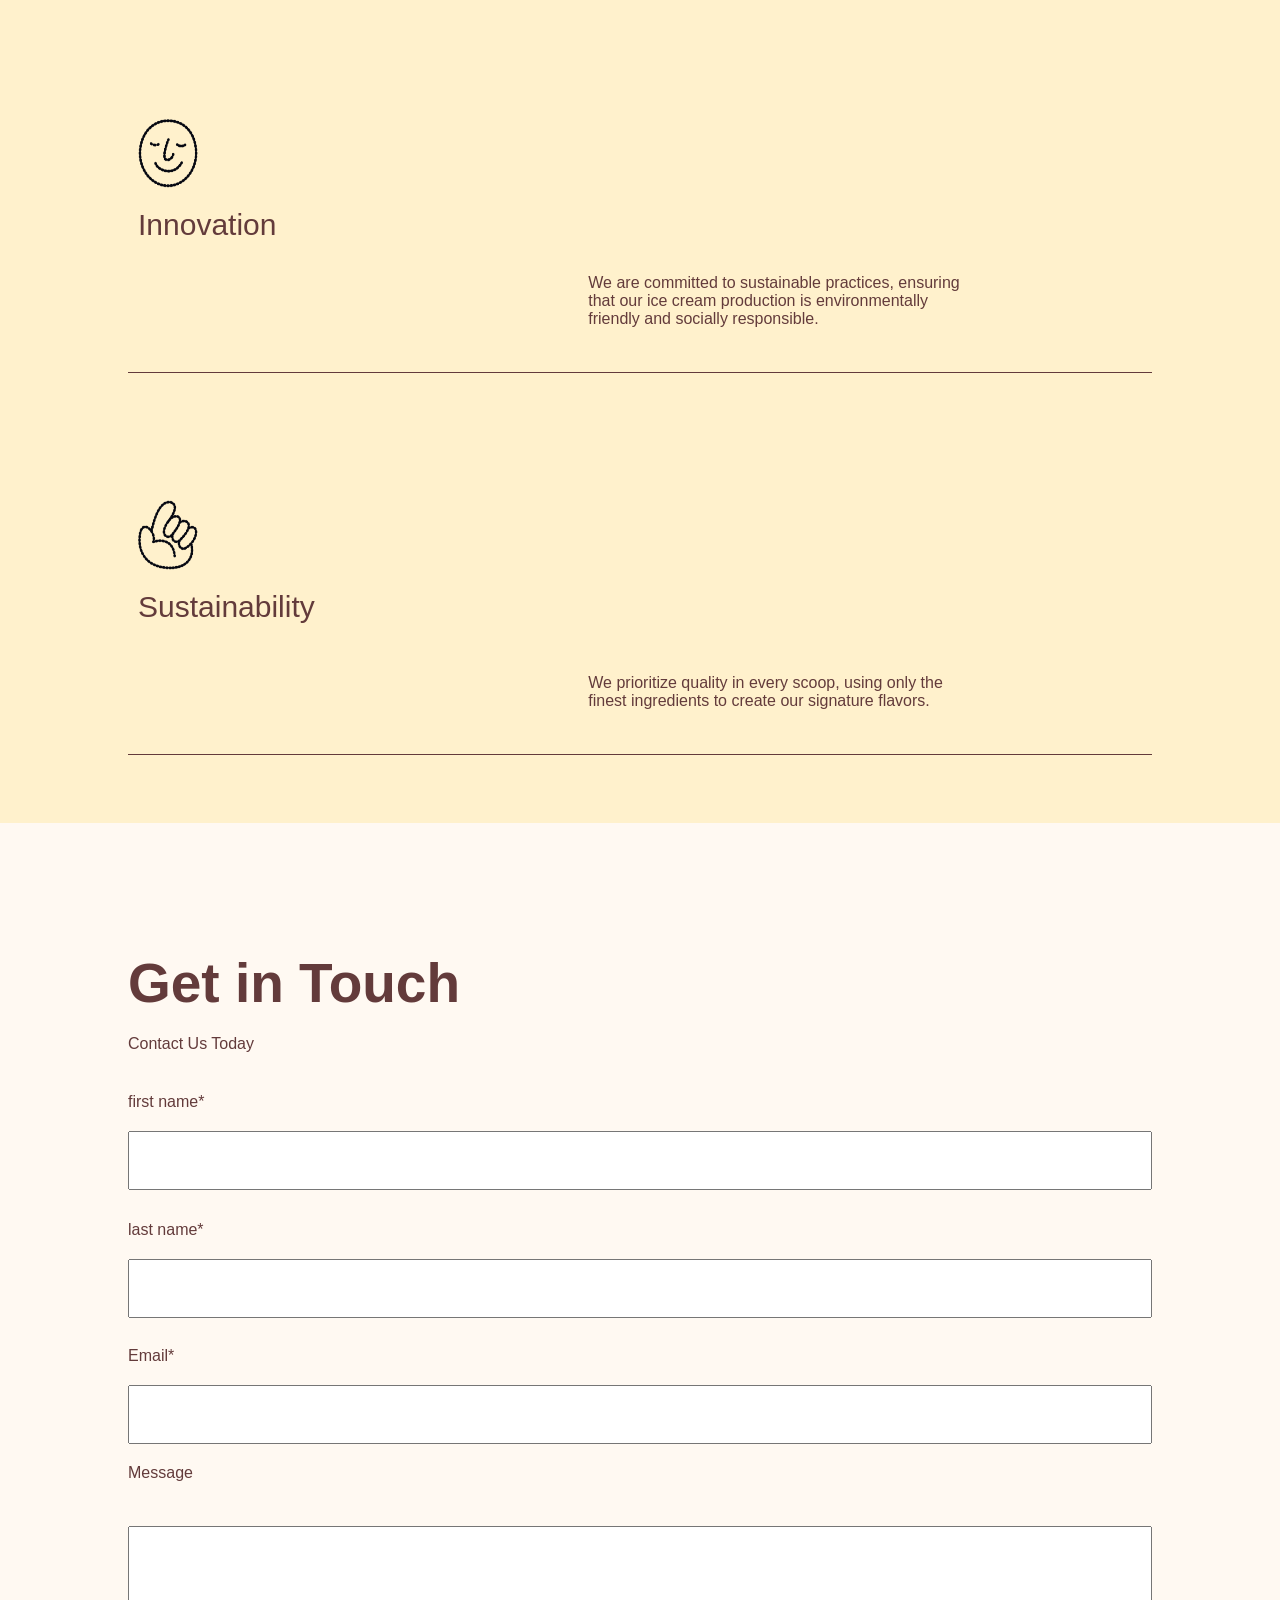
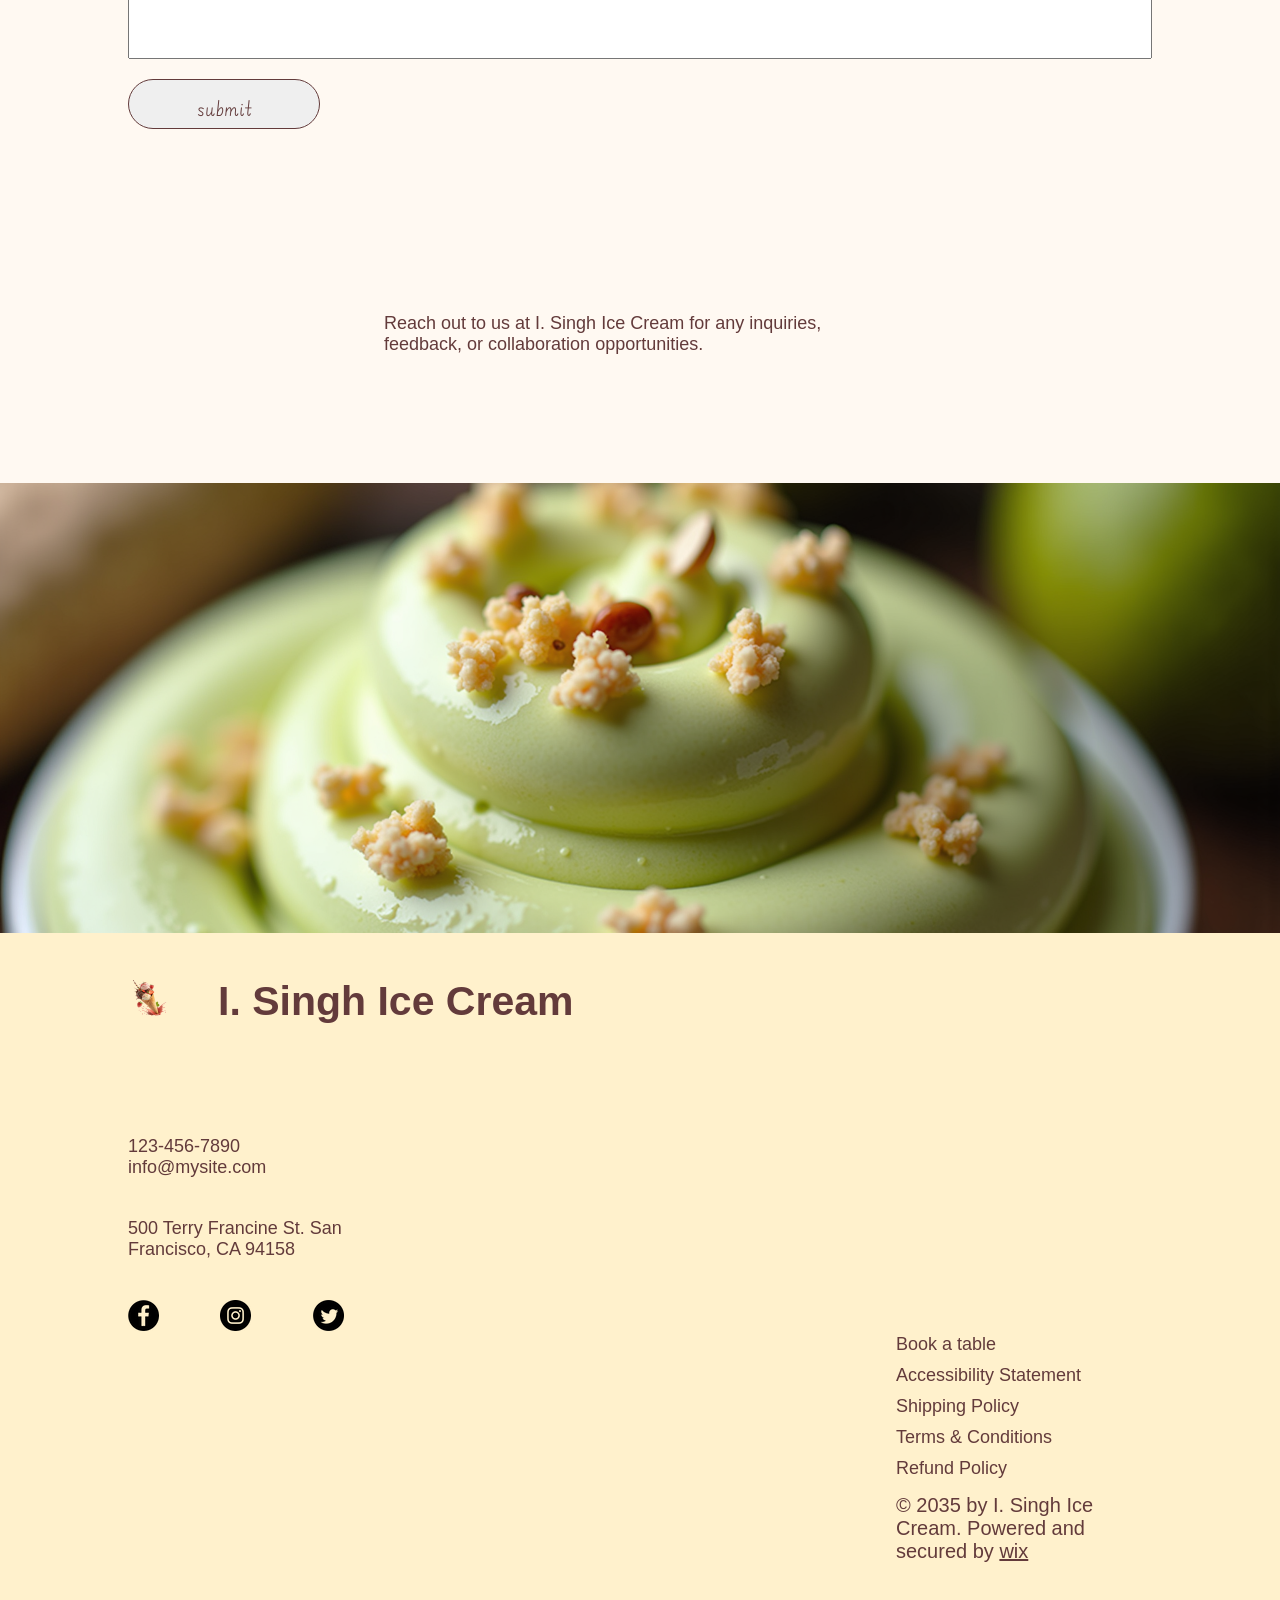
==== commit a8967af1: "Update project" ====
--- a/index.html
+++ b/index.html
@@ -17,172 +17,178 @@
 </head>
 <body>
     <div>
-        <header class="header">    
-            <nav>
-                <img src="./ice.html/iceee.png" alt="icon" class="icon">
-                <p class="tex">Singh Ice Cream</p>
+        <header class="header">
+            <nav class="navbar">
+                <div class="brand">
+                    <img src="./ice.html/iceee.png" alt="Singh Ice Cream" class="icon">
+                    <p class="tex">Singh Ice Cream</p>
+                </div>
                 <div class="li">
                     <ul class="ul">
-                        <li><a href="./about.html">about</a>  </li> 
-                        <li><a href="./our-flavors.html">Our Flavors</a></li>
-                        <li><a href="./shop.html">shop</a></li>
+                        <li><a href="./index.html">home</li>
+                        <li> <a href="./about.html">About</a> </li>
+                        <li><a href="./our-flavors.html">Our Flavors</a>  </li>
+                        <li> <a href="./shop.html">Shop</a> </li>
                     </ul>
                 </div>
                 <div class="login1">
                     <div class="login">
-                        <button type="button" id="btnLogin"> Authorization</button>
-                        <button type="button" id="btnRegister">Registration</button>
-                        <a href="#" class="cart">Cart (0)</a>
-                    </div>
-                    <div id="authPopup">
-                        <div class="popuoauth">
-                            <div id="authContent">
-                            </div>
-                            <div class="close">
-                                <button type="button" id="btnClose">close</button>
-                            </div>
-                        </div>
-                    </div>
-                </div>
+                        <button type="button" id="btnLogin"> <a href="./singin.html">Authorization</a></button>
+                        <button type="button" id="btnRegister"> <a href="./registre.html">Registration </a></button>
+                        <a href="#" class="cart">  Cart (0)</a>
+                    </div>
+                </div>
+                <button type="button" class="burgerbar" id="burgerBtn" aria-label="Open menu">
+                    <svg xmlns="http://www.w3.org/2000/svg"    class="burger"  viewBox="0 0 448 512">
+                        <path fill="#743806"  d="M0 96C0 78.3 14.3 64 32 64l384 0c17.7 0 32 14.3 32 32s-14.3 32-32 32L32 128C14.3 128 0 113.7 0 96zM0 256c0-17.7 14.3-32 32-32l384 0c17.7 0 32 14.3 32 32s-14.3 32-32 32L32 288c-17.7 0-32-14.3-32-32zM448 416c0 17.7-14.3 32-32 32L32 448c-17.7 0-32-14.3-32-32s14.3-32 32-32l384 0c17.7 0 32 14.3 32 32z">
+                        </path>
+                    </svg>
+                </button>
             </nav>
-            <div class="burgerbar">
-                <a href="./menu1.html">
-                    <svg xmlns="http://www.w3.org/2000/svg"  class="burger"  viewBox="0 0 448 512" ><!--!Font Awesome Free 6.7.2 by @fontawesome - https://fontawesome.com License - https://fontawesome.com/license/free Copyright 2025 Fonticons, Inc.--><path fill="#743806"  d="M0 96C0 78.3 14.3 64 32 64l384 0c17.7 0 32 14.3 32 32s-14.3 32-32 32L32 128C14.3 128 0 113.7 0 96zM0 256c0-17.7 14.3-32 32-32l384 0c17.7 0 32 14.3 32 32s-14.3 32-32 32L32 288c-17.7 0-32-14.3-32-32zM448 416c0 17.7-14.3 32-32 32L32 448c-17.7 0-32-14.3-32-32s14.3-32 32-32l384 0c17.7 0 32 14.3 32 32z"></path>
-                    </svg>
-                </a>
+            <div class="mobileMenu" id="mobileMenu">
+                <ul class="mobileNav">
+                    <li><a href="./index.html">home</li>
+                    <li><a href="./about.html">About</a></li>
+                    <li>  <a href="./our-flavors.html">Our Flavors</a> </li>
+                    <li> <a href="./shop.html">Shop</a></li>
+                </ul>
+                <div class="mobileAuth">
+                    <button type="button" id="mobileLogin"> <a href="./singin.html">Authorization</a></button>
+                    <button type="button" id="mobileRegister"><a href="./registre.html">Registration </a></button>
+                    <a href="#" class="mobileCart"> Cart (0)</a>
+                </div>
             </div>
         </header>
-            <main>
-                <h1>SCOOPS OF HAPPINESS</h1>
-                <div class="content">
-                    <div class="content1">
-                        <h3>Crafting Artisanal Ice Creams</h3>
-                        <p class="welcome">Welcome to I. Singh Ice Cream, where each scoop is a unique blend of flavors and quality ingredients,
+        <main>
+            <h1>SCOOPS OF HAPPINESS</h1>
+            <div class="content">
+                <div class="content1">
+                    <h3>Crafting Artisanal Ice Creams</h3>
+                    <p class="welcome">Welcome to I. Singh Ice Cream, where each scoop is a unique blend of flavors and quality ingredients,
                              crafted with love and care. Dive into a world of deliciousness with every bite.</p>
-                         <button class="getstarted"> <a href="./cacke.html">GET STARTED</a> </button>
-                    </div>
-                    <img src="./ice.html/ice cream.png" alt="ice cream"  class="ice" >
-                </div>
-                <section>
-                    <h2 class="h2">Celebration Scoops</h2>
-                    <div class="content-3">
-                        <div class="content3">
-                            <div class="content4">
-                                <img src="./ice.html/one.avif" alt="ice cream" class="icecream">
-                                <p class="animeishen">Quick View</p>
-                                <a href="#" class="box1">Champagne Sorbet </a>
-                                <a href="#">$12.00</a>
-                            </div>
-                            <div class="content4">
-                                <img src="./ice.html/two.avif" alt="ice cream"  class="icecream">
-                                <p class="animeishen">  Quick View</p>
-                                <a href="#" class="box1">Brownie Fudge  Celebration</a>
-                                <a href="#">$11.00</a>
-                            </div>
-                        </div>
-                        <div class="content5">
-                            <img src="./ice.html/three.avif" alt="ice cream" class="icecream1">
-                            <p class="animeishen"> Quick View</p>
-                            <a href="#" class="box">Birthday Cake Scoops</a>
-                            <a href="#">$10.00</a>
-                        </div>
-                    </div>
-                    <div class="radio">
-                        <form action class="radio1">
-                            <input type="radio" class="radio2">
-                            <input type="radio" class="radio2">
-                            <input type="radio" class="radio2">
-                        </form>
-                    </div>       
-                </section>
-                <article>
-                    <img src="./ice.html/888.png"  alt="desing" class="desing">
-                    <div class="section">
-                        <div class="about">
-                            <h4 class="us"> Abous us </h4>
-                            <p class="our">Our story</p>
-                        </div> 
-                        <div class="about1">
-                            <p>At I. Singh Ice Cream, we are passionate about creating artisanal ice cream that delights the senses.
+                    <button class="getstarted"> <a href="./cacke.html">GET STARTED</a> </button>
+                </div>
+                <img src="./ice.html/ice cream.png" alt="ice cream"  class="ice" >
+            </div>
+            <section>
+                <h2 class="h2">Celebration Scoops</h2>
+                <div class="content-3">
+                    <div class="content3">
+                        <div class="content4">
+                            <img src="./ice.html/one.avif" alt="ice cream" class="icecream">
+                            <p class="animeishen">Quick View</p>
+                            <a href="#" class="box1">Champagne Sorbet </a>
+                            <a href="#">$12.00</a>
+                        </div>
+                        <div class="content4">
+                            <img src="./ice.html/two.avif" alt="ice cream"  class="icecream">
+                            <p class="animeishen">  Quick View</p>
+                            <a href="#" class="box1">Brownie Fudge  Celebration</a>
+                            <a href="#">$11.00</a>
+                        </div>
+                    </div>
+                    <div class="content5">
+                        <img src="./ice.html/three.avif" alt="ice cream" class="icecream1">
+                        <p class="animeishen"> Quick View</p>
+                        <a href="#" class="box">Birthday Cake Scoops</a>
+                        <a href="#">$10.00</a>
+                    </div>
+                </div>
+                <div class="radio">
+                    <form action class="radio1">
+                        <input type="radio" class="radio2">
+                        <input type="radio" class="radio2">
+                        <input type="radio" class="radio2">
+                    </form>
+                </div>       
+            </section>
+            <article>
+                <img src="./ice.html/888.png"  alt="desing" class="desing">
+                <div class="section">
+                    <div class="about">
+                        <h4 class="us"> Abous us </h4>
+                        <p class="our">Our story</p>
+                    </div> 
+                     <div class="about1">
+                         <p>At I. Singh Ice Cream, we are passionate about creating artisanal ice cream that delights the senses.
                                 Our commitment to using high-quality ingredients and innovative recipes ensures
                                 a truly unforgettable ice cream experience for our customers.
+                        </p>
+                         <button class="values"> <a href="./about.html">Our Values</a> </button>
+                    </div>
+                </div>
+                <div class="home">
+                    <div class="inboxs">
+                        <div class="conteiner1">        
+                            <h4> Why Us</h4>
+                            <div class="conteiner-">
+                                <img src="./ice.html/two2.png" alt="men" class="smile">  
+                                <p> Quality </p>
+                            </div>
+                        </div>
+                        <div class="conteiner-2">
+                            <p>We prioritize quality in every scoop, using only the finest ingredients to create our signature flavors.</p>
+                        </div>
+                    </div>
+                    <div class="conteiner-0">
+                        <div class="conteiner-1">
+                            <img src="./ice.html/three3.png" alt="photo" class="smile">
+                            <p>Innovation</p>
+                        </div>
+                        <div class="conteiner">
+                            <p>  We are committed to sustainable practices, ensuring that our ice cream production is environmentally friendly and socially responsible.      
                             </p>
-                            <button class="values"> <a href="./about.html">Our Values</a> </button>
-                        </div>
-                    </div>
-                    <div class="home">
-                        <div class="inboxs">
-                            <div class="conteiner1">        
-                                <h4> Why Us</h4>
-                                <div class="conteiner-">
-                                    <img src="./ice.html/two2.png" alt="men" class="smile">  
-                                    <p> Quality </p>
-                                </div>
-                            </div>
-                            <div class="conteiner-2">
-                                <p>We prioritize quality in every scoop, using only the finest ingredients to create our signature flavors.</p>
-                            </div>
-                        </div>
-                        <div class="conteiner-0">
-                            <div class="conteiner-1">
-                                <img src="./ice.html/three3.png" alt="photo" class="smile">
-                                <p>Innovation</p>
-                            </div>
-                            <div class="conteiner">
-                                <p>  We are committed to sustainable practices, ensuring that our ice cream production is environmentally friendly and socially responsible.      
-                                </p>
-                            </div>
-                        </div>
-                        <div class="conteiner-0 ">
-                            <div class="conteiner-1">
-                                <img src="./ice.html/one1.png" alt="icon" class="smile smile1">
-                                <p> Sustainability</p>
-                            </div>
-                            <div class="conteiner" >
-                                <p>We prioritize quality in every scoop, using only the finest ingredients to create our signature flavors.</p>
-                            </div>
-                        </div>
-                </article>
-                <aside>
-                    <div class="input">
-                        <div class="get">
-                            <h5>Get in Touch</h5>
-                            <p>Contact Us Today</p>  
-                            <div class="registre">
-                                <form action class="name">
-                                    <label for="name" class="name1">first name*</label>
-                                    <input type="name" id="name" name="name" required>
-                                </form>
-                                <form action class="lastname">
-                                    <label for="lastname" class="lastname1"> last name*</label>
-                                    <input type="name" id="lastname" name="lastname" required>
-                                </form>
-                            </div>
-                            <div class="registre1"> 
-                                <form action class="mail">
-                                    <label for="email" class="email">Email*</label>
-                                    <input type="email" id="email" name="email" required>
-                                </form>
-                            </div>
-                            <div>  
-                                <form action class="checkbox">
-                                    <label for="text" class="checkbox1">Message</label>
-                                    <input type="text" id="text" name="text" required>
-                                    <button type="submit" name="submit"  required  class="submit" >submit</button>
-                                </form> 
-                            </div>
-                        </div>
-                        <div class="text1">
-                            <p>                              
-                                Reach out to us at I. Singh Ice Cream for any inquiries, feedback, or collaboration opportunities.
-                            </p>
-                        </div>
-                    </div>
-                    <div>
-                        <img src="./ice.html/ice.png" alt="ice" class="ice1">
-                    </div>
-                </aside>
-            </main>
+                        </div>
+                    </div>
+                    <div class="conteiner-0 ">
+                        <div class="conteiner-1">
+                            <img src="./ice.html/one1.png" alt="icon" class="smile smile1">
+                            <p> Sustainability</p>
+                         </div>
+                        <div class="conteiner" >
+                            <p>We prioritize quality in every scoop, using only the finest ingredients to create our signature flavors.</p>
+                        </div>
+                    </div>
+                </div>
+            </article>
+            <aside>
+                <div class="input">
+                    <div class="get">
+                        <h5>Get in Touch</h5>
+                        <p>Contact Us Today</p>  
+                        <div class="registre">
+                            <form action class="name">
+                                <label for="name" class="name1">first name*</label>
+                                <input type="name" id="name" name="name" required>
+                            </form>
+                            <form action class="lastname">
+                                <label for="lastname" class="lastname1"> last name*</label>
+                                <input type="name" id="lastname" name="lastname" required>
+                            </form>
+                        </div>
+                        <div class="registre1"> 
+                            <form action class="mail">
+                                <label for="email" class="email">Email*</label>
+                                <input type="email" id="email" name="email" required>
+                            </form>
+                        </div>
+                        <div>  
+                            <form action class="checkbox">
+                                <label for="text" class="checkbox1">Message</label>
+                                <input type="text" id="text" name="text" required>
+                                <button type="submit" name="submit"  required  class="submit" >submit</button>
+                            </form> 
+                        </div>
+                    </div>
+                    <div class="text1">
+                        <p>  Reach out to us at I. Singh Ice Cream for any inquiries, feedback, or collaboration opportunities.</p>
+                    </div>
+                </div>
+                <div>
+                    <img src="./ice.html/ice.png" alt="ice" class="ice1">
+                </div>
+            </aside>
+        </main>
         <footer>
             <div class="information">
                 <div class="information1">
--- a/sweet.css
+++ b/sweet.css
@@ -15,283 +15,374 @@
     font-family: font;
     src: url(./front.html/EduNSWACTHandPre-VariableFont_wght.ttf);
 }
- header{
-    display: flex;
-    position: fixed;
-    align-content: center;
-    padding-top: 10px;
-    background-color:rgb(255,249,242); 
-    flex-direction: column;
+
+
+main {
+    background-color: rgb(255, 249, 242);
+}
+
+.header1 {
+    display: block;
+}
+
+
+
+
+
+
+
+.login a{
+    color: white;
+}
+ 
+
+
+
+
+
+
+
+
+
+
+
+
+
+
+
+
+
+
+
+
+
+
+
+
+
+
+
+
+
+
+
+
+
+
+
+
+
+
+
+
+
+
+
+
+
+
+
+
+
+
+
+
+
+
+.header {
     width: 100%;
-    height: 20vh; 
-    z-index: 4;
-    flex-wrap: nowrap; 
- }  
- .header1{
+    position: relative;
+    z-index: 1000;
+}
+
+.navbar {
+    width: 100%;
+    min-height: 80px;
+
+    display: flex;
+    align-items: center;
+
+    padding: 10px 40px;
+    box-sizing: border-box;
+}
+
+
+/* =========================================
+   BRAND
+========================================= */
+
+.brand {
+    display: flex;
+    align-items: center;
+    gap: 10px;
+}
+
+.icon {
+    width: 55px;
+    height: 55px;
+    object-fit: contain;
+}
+
+.tex {
+    margin: 0;
+    font-size: 22px;
+    font-weight: 700;
+    color: #743806;
+}
+
+
+/* =========================================
+   DESKTOP NAVIGATION
+========================================= */
+
+.li {
+    margin-left: 60px;
+}
+
+.ul {
+    display: flex;
+    align-items: center;
+    gap: 30px;
+
+    list-style: none;
+    margin: 0;
+    padding: 0;
+}
+
+.ul li a {
+    text-decoration: none;
+    color: #743806;
+
+    font-size: 16px;
+    font-weight: 500;
+
+    transition: 0.3s;
+}
+
+.ul li a:hover {
+    color: #b85c20;
+}
+
+
+/* =========================================
+   LOGIN / REGISTER
+========================================= */
+
+.login1 {
+    margin-left: auto;
+}
+
+.login {
+    display: flex;
+    align-items: center;
+    gap: 10px;
+}
+
+.login button {
+    border: none;
+    padding: 10px 16px;
+
+    background: #743806;
+    color: white;
+
+    border-radius: 7px;
+
+    font-size: 14px;
+    cursor: pointer;
+
+    transition: 0.3s;
+}
+
+.login button:hover {
+    background: #9b4d0b;
+}
+
+
+/* =========================================
+   CART
+========================================= */
+
+.cart {
+    text-decoration: none;
+    color: #743806;
+
+    font-size: 15px;
+    margin-left: 10px;
+}
+
+.cart:hover {
+    color: #b85c20;
+}
+
+
+/* =========================================
+   BURGER
+========================================= */
+
+.burgerbar {
+    display: none;
+
+    border: none;
+    background: transparent;
+
+    padding: 5px;
+    cursor: pointer;
+}
+
+.burger {
+    width: 32px;
+    height: 32px;
+}
+
+
+/* =========================================
+   MOBILE MENU
+========================================= */
+
+.mobileMenu {
+    display: none;
+
+    width: 100%;
+    box-sizing: border-box;
+
+    padding: 20px;
+
+    background: white;
+
+    box-shadow: 0 5px 15px rgba(0, 0, 0, 0.1);
+}
+
+
+/* Mobile navigation */
+
+.mobileNav {
+    list-style: none;
+
+    margin: 0;
+    padding: 0;
+
+    display: flex;
+    flex-direction: column;
+
+    gap: 15px;
+}
+
+.mobileNav li a {
     display: block;
- } 
-main{
-    background-color:rgb(255,249,242);
-
-}
-
-nav{
-    display:flex;
+
     text-decoration: none;
-    flex-direction: column;
-    justify-content: space-around;
-    font-family:font;
-    flex-direction:row;  
-    background-color:rgb(255,249,242);
-    align-items: center;  
-    height: 10vh;
-    width: 100%;  
-
-} 
-
- .icon{
-    display: flex;
-    position: relative;
-    width: 45px;
-    height: 40px; 
-    left: 3%;
-    flex-shrink: 0;
-    
-
-    
- }
-
-
-
-.tex{
-    display: block;
-    position: relative; 
-    top: 15px;
-    height: 5vh;
+
+    color: #743806;
+
+    font-size: 17px;
+    font-weight: 500;
+
+    padding: 10px 0;
+}
+
+
+/* Mobile auth */
+
+.mobileAuth {
+    display: flex;
+    flex-direction: column;
+
+    gap: 10px;
+
+    margin-top: 20px;
+
+    padding-top: 20px;
+
+    border-top: 1px solid #eee;
+}
+
+.mobileAuth button {
+    width: 100%;
+
+    border: none;
+
+    padding: 12px;
+
+    border-radius: 7px;
+
+    background: #743806;
+    color: white;
+
     font-size: 16px;
-    color: rgb(99, 59, 59);
-} 
-.li{
-    display: block;
-}
-
-.ul{
-    display: flex; 
-    position: relative; 
-    font-size: 20px;
-    flex-direction: row;
-    justify-content: space-evenly;
-    align-items: flex-end;   
-    height:5vh;  
-    width: 40vw; 
-    list-style: none;
-}
-
-a{
+
+    cursor: pointer;
+
+    transition: 0.3s;
+}
+
+.mobileAuth button:hover {
+    background: #9b4d0b;
+}
+
+.mobileCart {
+    text-align: center;
+
     text-decoration: none;
-    color: rgb(99, 59, 59);
-}
-.login{
-    display: flex;
-    flex-direction:row;
-    gap:10%; 
-    font-size: 20px;
-    width: 20vw; 
-    align-items: flex-end;
-    justify-content: flex-end;
-}
-
-
-
-
-
-
-
-
-
-
-
-
-
-
-
-
-
-
-#authPopup{
-  display:none; 
-  position:fixed; 
-  inset:0; 
-  background:rgba(0,0,0,0.6); 
-  justify-content:center; 
-  align-items:center; 
-  z-index:2;
-  border: 2px solid rgb(51, 0, 255);
-}
-
-
-
-
-
-.popuoauth{
-  background:#080808fd; 
-  padding:20px; 
-  border-radius:12px; 
-  width:500px; 
-  max-width:90vw; 
-  max-height:90vh;
-   overflow:auto;
-
-}
-
-
-#authContent{
-  width:100%;
-   height:400px
-}
-
-
-
-.close{
-  display: flex;
-  justify-content: flex-end;
-  padding-right: 10%;
-  height: 5vh;
-  padding-top: 20px;
-}
-
-#btnClose{
-  background-color:#206073 ;
-  width: 10vw;
-  height: 30px;
-  color: aliceblue;
-  border-radius: 7px;
-  border: none;
-
-}
-
-#btnLogin{
-   border-radius: 7px;
-    color: #fbf4f4;
-    border: none;
-    background-color: rgb(99, 59, 59);;
-    font-size: 12px;
-    width: 100px;
-    height: 30px;
-}
-
-   
-
-#btnLogin:hover{
-box-shadow: 0 0 15px 5px rgba(99, 59, 59, 0.478);;
-background-color: rgba(99, 59, 59, 0.619); ;
-}
-
-
-
-
-
-.cart{
-    font-size: 13px;
-    width: 7vw;
-}
-
-#btnRegister{
-   border-radius: 7px;
-    color: #fbf4f4;
-    border: none;
-    background-color:  rgb(99, 59, 59);;
-    width: 100px;
-    height: 30px;
-    font-size: 12px;
-
-}
-
-#btnRegister:hover{
-  box-shadow: 0 0 15px 5px  rgba(99, 59, 59, 0.508);;
-background-color:  rgba(99, 59, 59, 0.519);;
-}
-
-
-
-
-    .popup-overlay {
-      display: none;
-      position: fixed;
-      inset: 0;
-      background: rgba(0,0,0,0.6);
-      justify-content: center;
-      align-items: center;
-      z-index: 9999;
-    }
-    .popup-content {
-      background: #fff;
-      width: 90%;
-      max-width: 600px;
-      height: 500px;
-      border-radius: 10px;
-      overflow: hidden;
-      position: relative;
-      display: flex;
-      flex-direction: column;
-    }
-    .popup-header {
-      padding: 10px;
-      text-align: center;
-      font-weight: bold;
-      border-bottom: 1px solid #ddd;
-    }
-    .popup-buttons {
-      display: flex;
-      justify-content: center;
-      gap: 10px;
-      padding: 10px;
-      border-bottom: 1px solid #ddd;
-    }
-    .popup-buttons button {
-      padding: 5px 10px;
-      cursor: pointer;
-    }
-    .popup-close {
-      position: absolute;
-      top: 10px;
-      right: 10px;
-      border: none;
-      background: red;
-      color: white;
-      font-size: 16px;
-      border-radius: 5px;
-      cursor: pointer;
-    }
-    .popup-frame {
-      flex: 1;
-      border: none;
-      width: 100%;
-    }
-
-
-
-
-
-
-
-
-.login{
-    display: flex;
-    align-items: center;
-
-  
-}
-
-
-
-
-
-.login1{
-    display: block;
-    gap: 5px;
-
-} 
+
+    color: #743806;
+
+    padding: 10px;
+}
+
+
+
+
+
+
+
+
+
+
+
+
+
+
+
+
+
+
+
+
+
+
+
+
+
+
+
+
+
+
+
+
+
+
+
+
+
+
+
+
+
+
+
+
+
+
+
+
+
+
+
+
+
+
+
 
  .foto{
     display: block;
@@ -303,52 +394,38 @@
     border-radius: 50%;
     
 }
-.burgerbar{
-    display: flex;
-    justify-content: flex-end; 
-    z-index: 2; 
-    margin-bottom: 50px; 
-    width: 95vw;
-    height: 10vh;
-
-}
-.burger{
-    display: none;  
-    width: 10vw;
-    height: 10vh;
-       
-}
 
 h1{
-    margin-left: 30px; 
     text-align: center;
-    font-size: 115px;
-    height: 40vh;
+    font-size: 64px;
+    max-height: 35vh;
+    height: auto;
     width: 95vw;
     color: rgb(99, 59, 59);
-    padding-top: 5%; 
+    padding-top: 40px; 
 }
 .content{
     display: flex;
     width: 95vw;
-    height: 100vh; 
+    height: 70vh; 
     flex-direction: row;
-    justify-content: flex-start;
-    align-items: flex-start;
+    justify-content: center;
+    align-items: center;
     gap:10%; 
 }   
 
 .content1{
     display: flex;
     flex-direction: column;
-    justify-content: space-evenly;
-    align-items: flex-start;
-    margin-left: 40px; 
+    justify-content: center;
+    align-items: center;
+    gap:46px;
     width: 40vw;
-    height: 100vh;
+    height: 70vh;
     color: rgb(99, 59, 59);
     font-family: font;
-    font-size: 41px;
+    font-size: 32px;
+
 }
 
 
@@ -356,7 +433,7 @@
     display: flex;
     object-fit: cover;
     width: 40vw;
-    height: 100vh;
+    height: 70vh;
 } 
 
 .welcome{
@@ -383,10 +460,11 @@
     
 }
 h3{
-    position: relative;
-    bottom: 7%;
-    width: 30vw;
-    height: 55vh;
+  
+    font-size: 32px;
+    max-width: 30vw;
+
+
 }
 
 .getstarted{
@@ -394,7 +472,7 @@
     color:rgb(99, 59, 59);
     border: 1px solid rgb(99, 59, 59) ;
     border-radius: 50px;
-    width: 10vw;
+    width: 20vw;
     height: 8vh;    
 }    
 
@@ -1054,7 +1132,10 @@
 
 @media screen and (min-width: 800px) and (max-width: 1300px){
 
-
+nav{
+    gap:24px;
+  
+}
 .icon{
         position: relative;
         left: 10px;       
@@ -1064,6 +1145,7 @@
 .ul{
     align-items: center;
     max-width: 59vw;
+
 }
 .box{
     align-items: flex-end;
@@ -1073,6 +1155,7 @@
 .login{
     width: 30vw;
     font-size: 16px;
+
    
 }
     h1{
@@ -1328,6 +1411,11 @@
  }    
 
 
+
+ .tex{
+    font-size: 12px;
+ }
+
 }
 
 
@@ -1353,94 +1441,98 @@
      
         
     }  
-    nav{
-        width: 80%;  
-        justify-content: space-evenly;
-        align-items: center;
-        gap:10%;
-        min-height: 8vh;
-
-    }
-   header{
-    display: flex;
-    max-height: 10vh;
-   }
-
-
-
-
-
-
-
-.login1{
-   display:flex !important;
-
- 
-}
-
-#btnLogin{
-    min-width:80px;
-    min-height: 30px;
-}
-
-#btnRegister{
-     min-width:80px;
-    min-height: 30px;
-   
-}
-
-.login{
-    display: flex;
-    align-items: center;
-    min-width: 50vw;
-    min-height: 8vh;
-}
+
+
+
+
+
+
+
+
+
+    .navbar {
+        padding: 10px 20px;
+    }
+
+
+    /* Desktop menu დამალვა */
+
+    .li {
+        display: none;
+    }
+
+    .login1 {
+        display: none;
+    }
+
+
+    /* Burger გამოჩნდეს */
+
+    .burgerbar {
+        display: block;
+
+        margin-left: auto;
+    }
+
+
+    /* Mobile menu */
+
+    .mobileMenu.active {
+        display: block;
+    }
+
+
+    /* Logo */
+
+    .icon {
+        width: 45px;
+        height: 45px;
+    }
+
+    .tex {
+        font-size: 18px;
+    }
+
+
+
+
+
+#mobileLogin,
+#mobileRegister{
+    width: 280px;
+    min-height: 48px;
+}
+
+
 
 
 
 .cart{
-    font-size: 16px;
-    width: 15vw;
-    min-height: 30px;
-    padding-top: 20px;
-
-}
-
-
-
-
-
-
-    .burger{
-        display: block;
-        position: relative;
-       bottom: 55px; 
-        max-height: 7vh !important;
-        
-    }
-    .ul{
-        display: none;
-        flex-direction: column;
-        }
-    .tex{
-        display: none;
-        }
+    display: block;
+}
+
+
+
+
+
+
+
+
+
+
+
+
+
+
+
+
     .login1{
         display: none;
         }
     .foto{
         display: none;
         }
-    .icon{
-     width: 50px;
-     height: 40px; 
-     margin-bottom:15px;   
-   
-    }
-
-.cart{
-    padding-bottom: 20px;
-}
+
 
 
 main{
@@ -1753,94 +1845,131 @@
 
 
 
-
-}
-
- 
-
-
-
-
-
-
-
-
-
-@media screen and (max-width: 500px) {
-   
- .ice{
-    min-width: 96vw;
-    padding: 0px;
-    margin: 0;
-    margin-right: 0px;
-
- }
-
-.content{
+#mobileLogin a,
+#mobileRegister a{
+    color: white;
+
+}
+
+#mobileLogin,
+#mobileRegister{
+    min-height: 48px;
+    width:240px;
+}
+
+
+.mobileNav  a{
+    gap:0;
     padding: 0;
     margin: 0;
 }
-    header{
-        display: flex;
-        flex-direction: row;
-        max-height: 9vh;
-        width: 100%;
-        align-items: center;
-       padding-right: 12px;
-     
-   
-        
-    }
-    .main{
-        height: 20vh;
-    
-     
-        
-    } 
-    .cart{
-        display: none !important;
-    } 
-    nav{
-        min-width: 80vw; 
-        max-height: 7vh;
-       flex-direction: row;
-        gap:12%;
-    }
-   
-    .burger{
+
+
+
+
+}
+
+ 
+
+
+
+
+
+
+
+
+
+@media screen and (max-width: 500px) {
+   
+
+
+
+
+
+
+
+
+
+
+
+    .navbar {
+        padding: 10px 20px;
+    }
+
+
+    /* Desktop menu დამალვა */
+
+    .li {
+        display: none;
+    }
+
+    .login1 {
+        display: none;
+    }
+
+
+    /* Burger გამოჩნდეს */
+
+    .burgerbar {
         display: block;
-        position: relative;
-        top: 20px; 
-        min-height: 5vh;  
-        
-    } 
-    .ul{
-        display: none;
-        flex-direction: column;
-        }
-    .tex{
-        display: none;
-        }
-    .login1{
-        display: none;
-        }
-    .foto{
-        display: none;
-        }
-    .icon{
-     width: 50px;
-     height: 40px; 
-     
-   
-    }
-
-.cart{
-    display: flex;
-    justify-content: flex-end;
-    min-width: 30vw;
-    padding-bottom: 15%;  
-    font-size: 20px;
-}
+
+        margin-left: auto;
+    }
+
+
+    /* Mobile menu */
+
+    .mobileMenu.active {
+        display: block;
+    }
+
+
+    /* Logo */
+
+    .icon {
+        width: 45px;
+        height: 45px;
+    }
+
+    .tex {
+        font-size: 18px;
+    }
+
+
+
+
+
+
+
+
+
+
+
+
+
+
+
+
+
+
+
+
+
+
+
+
+
+
+
+
+
+
+
+
+
+
+
+
 
 main{
     padding-top: 25%;
@@ -2173,26 +2302,27 @@
 }
 
 
-.login1{
-   display: flex;
-}
-
-#btnLogin{
-    min-width:80px;
-    min-height: 30px;
-}
-
-#btnRegister{
-     min-width:80px;
-    min-height: 30px;
-   
-}
-
-.login{
-    display: flex;
-    align-items: center;
-    margin-left: 10px;
-    width: 60%;
-    min-height: 8vh;
-}
+
+
+
+#mobileLogin a,
+#mobileRegister a{
+    color: white;
+
+}
+
+#mobileLogin,
+#mobileRegister{
+    min-height: 48px;
+    width:240px;
+}
+
+
+.mobileNav  a{
+    gap:0;
+    padding: 0;
+    margin: 0;
+}
+
+
 }
